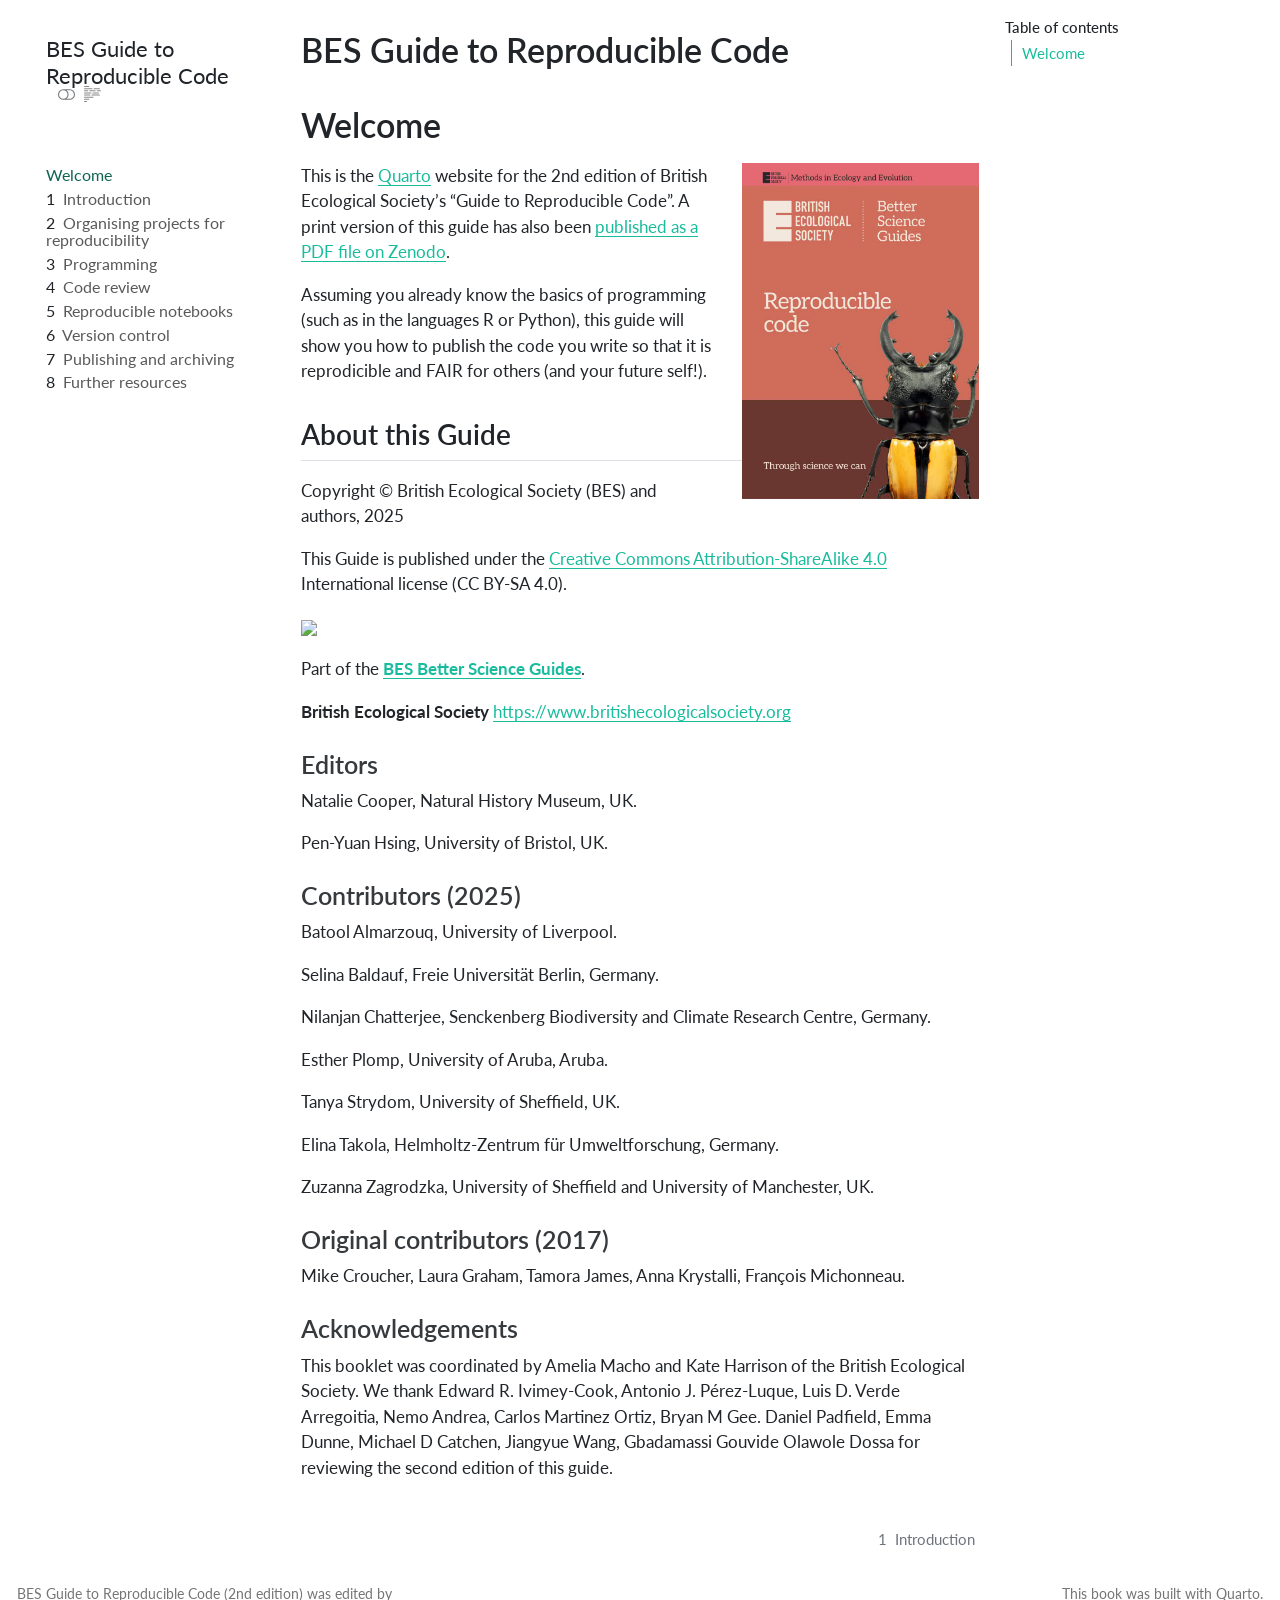
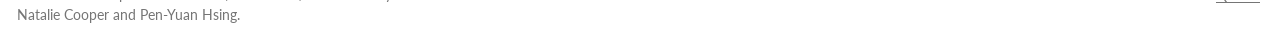
==== index.html @ 9241cec5 "Built site for gh-pages" ====
<!DOCTYPE html>
<html xmlns="http://www.w3.org/1999/xhtml" lang="en" xml:lang="en"><head>

<meta charset="utf-8">
<meta name="generator" content="quarto-1.7.31">

<meta name="viewport" content="width=device-width, initial-scale=1.0, user-scalable=yes">

<meta name="author" content="Hadley Wickham, Mine Çetinkaya-Rundel, and Garrett Grolemund">

<title>BES Guide to Reproducible Code</title>
<style>
code{white-space: pre-wrap;}
span.smallcaps{font-variant: small-caps;}
div.columns{display: flex; gap: min(4vw, 1.5em);}
div.column{flex: auto; overflow-x: auto;}
div.hanging-indent{margin-left: 1.5em; text-indent: -1.5em;}
ul.task-list{list-style: none;}
ul.task-list li input[type="checkbox"] {
  width: 0.8em;
  margin: 0 0.8em 0.2em -1em; /* quarto-specific, see https://github.com/quarto-dev/quarto-cli/issues/4556 */ 
  vertical-align: middle;
}
</style>


<script src="site_libs/quarto-nav/quarto-nav.js"></script>
<script src="site_libs/quarto-nav/headroom.min.js"></script>
<script src="site_libs/clipboard/clipboard.min.js"></script>
<script src="site_libs/quarto-search/autocomplete.umd.js"></script>
<script src="site_libs/quarto-search/fuse.min.js"></script>
<script src="site_libs/quarto-search/quarto-search.js"></script>
<meta name="quarto:offset" content="./">
<link href="./intro.html" rel="next">
<link href="./cover.jpg" rel="icon" type="image/jpeg">
<script src="site_libs/quarto-html/quarto.js" type="module"></script>
<script src="site_libs/quarto-html/tabsets/tabsets.js" type="module"></script>
<script src="site_libs/quarto-html/popper.min.js"></script>
<script src="site_libs/quarto-html/tippy.umd.min.js"></script>
<script src="site_libs/quarto-html/anchor.min.js"></script>
<link href="site_libs/quarto-html/tippy.css" rel="stylesheet">
<link href="site_libs/quarto-html/quarto-syntax-highlighting-e1a5c8363afafaef2c763b6775fbf3ca.css" rel="stylesheet" class="quarto-color-scheme" id="quarto-text-highlighting-styles">
<link href="site_libs/quarto-html/quarto-syntax-highlighting-dark-8ef56b68f8fa1e9d2ba328e99e439f80.css" rel="stylesheet" class="quarto-color-scheme quarto-color-alternate" id="quarto-text-highlighting-styles">
<link href="site_libs/quarto-html/quarto-syntax-highlighting-e1a5c8363afafaef2c763b6775fbf3ca.css" rel="stylesheet" class="quarto-color-scheme-extra" id="quarto-text-highlighting-styles">
<script src="site_libs/bootstrap/bootstrap.min.js"></script>
<link href="site_libs/bootstrap/bootstrap-icons.css" rel="stylesheet">
<link href="site_libs/bootstrap/bootstrap-93fa5749095c2464a7fe83d2d5aee960.min.css" rel="stylesheet" append-hash="true" class="quarto-color-scheme" id="quarto-bootstrap" data-mode="light">
<link href="site_libs/bootstrap/bootstrap-dark-cbfe9299f5caab731b93668de05d1c8d.min.css" rel="stylesheet" append-hash="true" class="quarto-color-scheme quarto-color-alternate" id="quarto-bootstrap" data-mode="dark">
<link href="site_libs/bootstrap/bootstrap-93fa5749095c2464a7fe83d2d5aee960.min.css" rel="stylesheet" append-hash="true" class="quarto-color-scheme-extra" id="quarto-bootstrap" data-mode="light">
<script id="quarto-search-options" type="application/json">{
  "location": "sidebar",
  "copy-button": false,
  "collapse-after": 3,
  "panel-placement": "start",
  "type": "textbox",
  "limit": 50,
  "keyboard-shortcut": [
    "f",
    "/",
    "s"
  ],
  "show-item-context": false,
  "language": {
    "search-no-results-text": "No results",
    "search-matching-documents-text": "matching documents",
    "search-copy-link-title": "Copy link to search",
    "search-hide-matches-text": "Hide additional matches",
    "search-more-match-text": "more match in this document",
    "search-more-matches-text": "more matches in this document",
    "search-clear-button-title": "Clear",
    "search-text-placeholder": "",
    "search-detached-cancel-button-title": "Cancel",
    "search-submit-button-title": "Submit",
    "search-label": "Search"
  }
}</script>


</head>

<body class="nav-sidebar floating quarto-light"><script id="quarto-html-before-body" type="application/javascript">
    const toggleBodyColorMode = (bsSheetEl) => {
      const mode = bsSheetEl.getAttribute("data-mode");
      const bodyEl = window.document.querySelector("body");
      if (mode === "dark") {
        bodyEl.classList.add("quarto-dark");
        bodyEl.classList.remove("quarto-light");
      } else {
        bodyEl.classList.add("quarto-light");
        bodyEl.classList.remove("quarto-dark");
      }
    }
    const toggleBodyColorPrimary = () => {
      const bsSheetEl = window.document.querySelector("link#quarto-bootstrap:not([rel=disabled-stylesheet])");
      if (bsSheetEl) {
        toggleBodyColorMode(bsSheetEl);
      }
    }
    const setColorSchemeToggle = (alternate) => {
      const toggles = window.document.querySelectorAll('.quarto-color-scheme-toggle');
      for (let i=0; i < toggles.length; i++) {
        const toggle = toggles[i];
        if (toggle) {
          if (alternate) {
            toggle.classList.add("alternate");
          } else {
            toggle.classList.remove("alternate");
          }
        }
      }
    };
    const toggleColorMode = (alternate) => {
      // Switch the stylesheets
      const primaryStylesheets = window.document.querySelectorAll('link.quarto-color-scheme:not(.quarto-color-alternate)');
      const alternateStylesheets = window.document.querySelectorAll('link.quarto-color-scheme.quarto-color-alternate');
      manageTransitions('#quarto-margin-sidebar .nav-link', false);
      if (alternate) {
        // note: dark is layered on light, we don't disable primary!
        enableStylesheet(alternateStylesheets);
        for (const sheetNode of alternateStylesheets) {
          if (sheetNode.id === "quarto-bootstrap") {
            toggleBodyColorMode(sheetNode);
          }
        }
      } else {
        disableStylesheet(alternateStylesheets);
        enableStylesheet(primaryStylesheets)
        toggleBodyColorPrimary();
      }
      manageTransitions('#quarto-margin-sidebar .nav-link', true);
      // Switch the toggles
      setColorSchemeToggle(alternate)
      // Hack to workaround the fact that safari doesn't
      // properly recolor the scrollbar when toggling (#1455)
      if (navigator.userAgent.indexOf('Safari') > 0 && navigator.userAgent.indexOf('Chrome') == -1) {
        manageTransitions("body", false);
        window.scrollTo(0, 1);
        setTimeout(() => {
          window.scrollTo(0, 0);
          manageTransitions("body", true);
        }, 40);
      }
    }
    const disableStylesheet = (stylesheets) => {
      for (let i=0; i < stylesheets.length; i++) {
        const stylesheet = stylesheets[i];
        stylesheet.rel = 'disabled-stylesheet';
      }
    }
    const enableStylesheet = (stylesheets) => {
      for (let i=0; i < stylesheets.length; i++) {
        const stylesheet = stylesheets[i];
        if(stylesheet.rel !== 'stylesheet') { // for Chrome, which will still FOUC without this check
          stylesheet.rel = 'stylesheet';
        }
      }
    }
    const manageTransitions = (selector, allowTransitions) => {
      const els = window.document.querySelectorAll(selector);
      for (let i=0; i < els.length; i++) {
        const el = els[i];
        if (allowTransitions) {
          el.classList.remove('notransition');
        } else {
          el.classList.add('notransition');
        }
      }
    }
    const isFileUrl = () => {
      return window.location.protocol === 'file:';
    }
    const hasAlternateSentinel = () => {
      let styleSentinel = getColorSchemeSentinel();
      if (styleSentinel !== null) {
        return styleSentinel === "alternate";
      } else {
        return false;
      }
    }
    const setStyleSentinel = (alternate) => {
      const value = alternate ? "alternate" : "default";
      if (!isFileUrl()) {
        window.localStorage.setItem("quarto-color-scheme", value);
      } else {
        localAlternateSentinel = value;
      }
    }
    const getColorSchemeSentinel = () => {
      if (!isFileUrl()) {
        const storageValue = window.localStorage.getItem("quarto-color-scheme");
        return storageValue != null ? storageValue : localAlternateSentinel;
      } else {
        return localAlternateSentinel;
      }
    }
    const toggleGiscusIfUsed = (isAlternate, darkModeDefault) => {
      const baseTheme = document.querySelector('#giscus-base-theme')?.value ?? 'light';
      const alternateTheme = document.querySelector('#giscus-alt-theme')?.value ?? 'dark';
      let newTheme = '';
      if(authorPrefersDark) {
        newTheme = isAlternate ? baseTheme : alternateTheme;
      } else {
        newTheme = isAlternate ? alternateTheme : baseTheme;
      }
      const changeGiscusTheme = () => {
        // From: https://github.com/giscus/giscus/issues/336
        const sendMessage = (message) => {
          const iframe = document.querySelector('iframe.giscus-frame');
          if (!iframe) return;
          iframe.contentWindow.postMessage({ giscus: message }, 'https://giscus.app');
        }
        sendMessage({
          setConfig: {
            theme: newTheme
          }
        });
      }
      const isGiscussLoaded = window.document.querySelector('iframe.giscus-frame') !== null;
      if (isGiscussLoaded) {
        changeGiscusTheme();
      }
    };
    const authorPrefersDark = false;
    const queryPrefersDark = window.matchMedia('(prefers-color-scheme: dark)');
    const darkModeDefault = queryPrefersDark.matches;
      document.querySelector('link#quarto-text-highlighting-styles.quarto-color-scheme-extra').rel = 'disabled-stylesheet';
      document.querySelector('link#quarto-bootstrap.quarto-color-scheme-extra').rel = 'disabled-stylesheet';
    let localAlternateSentinel = darkModeDefault ? 'alternate' : 'default';
    // Dark / light mode switch
    window.quartoToggleColorScheme = () => {
      // Read the current dark / light value
      let toAlternate = !hasAlternateSentinel();
      toggleColorMode(toAlternate);
      setStyleSentinel(toAlternate);
      toggleGiscusIfUsed(toAlternate, darkModeDefault);
      window.dispatchEvent(new Event('resize'));
    };
    queryPrefersDark.addEventListener("change", e => {
      if(window.localStorage.getItem("quarto-color-scheme") !== null)
        return;
      const alternate = e.matches
      toggleColorMode(alternate);
      localAlternateSentinel = e.matches ? 'alternate' : 'default'; // this is used alongside local storage!
      toggleGiscusIfUsed(alternate, darkModeDefault);
    });
    // Switch to dark mode if need be
    if (hasAlternateSentinel()) {
      toggleColorMode(true);
    } else {
      toggleColorMode(false);
    }
  </script>

<div id="quarto-search-results"></div>
  <header id="quarto-header" class="headroom fixed-top">
  <nav class="quarto-secondary-nav">
    <div class="container-fluid d-flex">
      <button type="button" class="quarto-btn-toggle btn" data-bs-toggle="collapse" role="button" data-bs-target=".quarto-sidebar-collapse-item" aria-controls="quarto-sidebar" aria-expanded="false" aria-label="Toggle sidebar navigation" onclick="if (window.quartoToggleHeadroom) { window.quartoToggleHeadroom(); }">
        <i class="bi bi-layout-text-sidebar-reverse"></i>
      </button>
        <nav class="quarto-page-breadcrumbs" aria-label="breadcrumb"><ol class="breadcrumb"><li class="breadcrumb-item"><a href="./index.html">Welcome</a></li></ol></nav>
        <a class="flex-grow-1" role="navigation" data-bs-toggle="collapse" data-bs-target=".quarto-sidebar-collapse-item" aria-controls="quarto-sidebar" aria-expanded="false" aria-label="Toggle sidebar navigation" onclick="if (window.quartoToggleHeadroom) { window.quartoToggleHeadroom(); }">      
        </a>
      <button type="button" class="btn quarto-search-button" aria-label="Search" onclick="window.quartoOpenSearch();">
        <i class="bi bi-search"></i>
      </button>
    </div>
  </nav>
</header>
<!-- content -->
<div id="quarto-content" class="quarto-container page-columns page-rows-contents page-layout-article">
<!-- sidebar -->
  <nav id="quarto-sidebar" class="sidebar collapse collapse-horizontal quarto-sidebar-collapse-item sidebar-navigation floating overflow-auto">
    <div class="pt-lg-2 mt-2 text-left sidebar-header">
    <div class="sidebar-title mb-0 py-0">
      <a href="./">BES Guide to Reproducible Code</a> 
        <div class="sidebar-tools-main tools-wide">
    <a href="https://github.com/BES-Guide/reproducible-code" title="Source Code" class="quarto-navigation-tool px-1" aria-label="Source Code"><i class="bi bi-github"></i></a>
  <a href="" class="quarto-color-scheme-toggle quarto-navigation-tool  px-1" onclick="window.quartoToggleColorScheme(); return false;" title="Toggle dark mode"><i class="bi"></i></a>
  <a href="" class="quarto-reader-toggle quarto-navigation-tool px-1" onclick="window.quartoToggleReader(); return false;" title="Toggle reader mode">
  <div class="quarto-reader-toggle-btn">
  <i class="bi"></i>
  </div>
</a>
</div>
    </div>
      </div>
        <div class="mt-2 flex-shrink-0 align-items-center">
        <div class="sidebar-search">
        <div id="quarto-search" class="" title="Search"></div>
        </div>
        </div>
    <div class="sidebar-menu-container"> 
    <ul class="list-unstyled mt-1">
        <li class="sidebar-item">
  <div class="sidebar-item-container"> 
  <a href="./index.html" class="sidebar-item-text sidebar-link active">
 <span class="menu-text">Welcome</span></a>
  </div>
</li>
        <li class="sidebar-item">
  <div class="sidebar-item-container"> 
  <a href="./intro.html" class="sidebar-item-text sidebar-link">
 <span class="menu-text"><span class="chapter-number">1</span>&nbsp; <span class="chapter-title">Introduction</span></span></a>
  </div>
</li>
        <li class="sidebar-item">
  <div class="sidebar-item-container"> 
  <a href="./organising-projects.html" class="sidebar-item-text sidebar-link">
 <span class="menu-text"><span class="chapter-number">2</span>&nbsp; <span class="chapter-title">Organising projects for reproducibility</span></span></a>
  </div>
</li>
        <li class="sidebar-item">
  <div class="sidebar-item-container"> 
  <a href="./programming.html" class="sidebar-item-text sidebar-link">
 <span class="menu-text"><span class="chapter-number">3</span>&nbsp; <span class="chapter-title">Programming</span></span></a>
  </div>
</li>
        <li class="sidebar-item">
  <div class="sidebar-item-container"> 
  <a href="./code-review.html" class="sidebar-item-text sidebar-link">
 <span class="menu-text"><span class="chapter-number">4</span>&nbsp; <span class="chapter-title">Code review</span></span></a>
  </div>
</li>
        <li class="sidebar-item">
  <div class="sidebar-item-container"> 
  <a href="./reproducible-notebooks.html" class="sidebar-item-text sidebar-link">
 <span class="menu-text"><span class="chapter-number">5</span>&nbsp; <span class="chapter-title">Reproducible notebooks</span></span></a>
  </div>
</li>
        <li class="sidebar-item">
  <div class="sidebar-item-container"> 
  <a href="./version-control.html" class="sidebar-item-text sidebar-link">
 <span class="menu-text"><span class="chapter-number">6</span>&nbsp; <span class="chapter-title">Version control</span></span></a>
  </div>
</li>
        <li class="sidebar-item">
  <div class="sidebar-item-container"> 
  <a href="./publishing-and-archiving.html" class="sidebar-item-text sidebar-link">
 <span class="menu-text"><span class="chapter-number">7</span>&nbsp; <span class="chapter-title">Publishing and archiving</span></span></a>
  </div>
</li>
        <li class="sidebar-item">
  <div class="sidebar-item-container"> 
  <a href="./further-resources.html" class="sidebar-item-text sidebar-link">
 <span class="menu-text"><span class="chapter-number">8</span>&nbsp; <span class="chapter-title">Further resources</span></span></a>
  </div>
</li>
    </ul>
    </div>
</nav>
<div id="quarto-sidebar-glass" class="quarto-sidebar-collapse-item" data-bs-toggle="collapse" data-bs-target=".quarto-sidebar-collapse-item"></div>
<!-- margin-sidebar -->
    <div id="quarto-margin-sidebar" class="sidebar margin-sidebar">
        <nav id="TOC" role="doc-toc" class="toc-active">
    <h2 id="toc-title">Table of contents</h2>
   
  <ul>
  <li><a href="#welcome" id="toc-welcome" class="nav-link active" data-scroll-target="#welcome">Welcome</a>
  <ul class="collapse">
  <li><a href="#about-this-guide" id="toc-about-this-guide" class="nav-link" data-scroll-target="#about-this-guide">About this Guide</a>
  <ul class="collapse">
  <li><a href="#editors" id="toc-editors" class="nav-link" data-scroll-target="#editors">Editors</a></li>
  <li><a href="#contributors-2025" id="toc-contributors-2025" class="nav-link" data-scroll-target="#contributors-2025">Contributors (2025)</a></li>
  <li><a href="#original-contributors-2017" id="toc-original-contributors-2017" class="nav-link" data-scroll-target="#original-contributors-2017">Original contributors (2017)</a></li>
  <li><a href="#acknowledgements" id="toc-acknowledgements" class="nav-link" data-scroll-target="#acknowledgements">Acknowledgements</a></li>
  </ul></li>
  </ul></li>
  </ul>
</nav>
    </div>
<!-- main -->
<main class="content" id="quarto-document-content">


<header id="title-block-header" class="quarto-title-block default">
<div class="quarto-title">
<h1 class="title">BES Guide to Reproducible Code</h1>
</div>



<div class="quarto-title-meta">

    
  
    
  </div>
  


</header>



<section id="welcome" class="level1 unnumbered">
<h1 class="unnumbered">Welcome</h1><p><img src="cover.jpg" title="BES Guide to Reproducible Code" class="quarto-cover-image nolightbox img-fluid"></p>
<p>This is the <a href="https://quarto.org/">Quarto</a> website for the 2nd edition of British Ecological Society’s “Guide to Reproducible Code”. A print version of this guide has also been <a href="https://doi.org/10.5281/zenodo.16421732">published as a PDF file on Zenodo</a>.</p>
<p>Assuming you already know the basics of programming (such as in the languages R or Python), this guide will show you how to publish the code you write so that it is reprodicible and FAIR for others (and your future self!).</p>
<section id="about-this-guide" class="level2">
<h2 class="anchored" data-anchor-id="about-this-guide">About this Guide</h2>
<p>Copyright © British Ecological Society (BES) and authors, 2025</p>
<p>This Guide is published under the <a href="https://creativecommons.org/licenses/by-sa/4.0/">Creative Commons Attribution-ShareAlike 4.0</a> International license (CC BY-SA 4.0).</p>
<p><img src="https://mirrors.creativecommons.org/presskit/buttons/88x31/svg/by-sa.svg" class="img-fluid"></p>
<p>Part of the <a href="https://www.britishecologicalsociety.org/content/better-science-guides/"><strong>BES Better Science Guides</strong></a>.</p>
<p><strong>British Ecological Society</strong> <a href="https://www.britishecologicalsociety.org">https://www.britishecologicalsociety.org</a></p>
<section id="editors" class="level3">
<h3 class="anchored" data-anchor-id="editors">Editors</h3>
<p>Natalie Cooper, Natural History Museum, UK.</p>
<p>Pen-Yuan Hsing, University of Bristol, UK.</p>
</section>
<section id="contributors-2025" class="level3">
<h3 class="anchored" data-anchor-id="contributors-2025">Contributors (2025)</h3>
<p>Batool Almarzouq, University of Liverpool.</p>
<p>Selina Baldauf, Freie Universität Berlin, Germany.</p>
<p>Nilanjan Chatterjee, Senckenberg Biodiversity and Climate Research Centre, Germany.</p>
<p>Esther Plomp, University of Aruba, Aruba.</p>
<p>Tanya Strydom, University of Sheffield, UK.</p>
<p>Elina Takola, Helmholtz-Zentrum für Umweltforschung, Germany.</p>
<p>Zuzanna Zagrodzka, University of Sheffield and University of Manchester, UK.</p>
</section>
<section id="original-contributors-2017" class="level3">
<h3 class="anchored" data-anchor-id="original-contributors-2017">Original contributors (2017)</h3>
<p>Mike Croucher, Laura Graham, Tamora James, Anna Krystalli, François Michonneau.</p>
</section>
<section id="acknowledgements" class="level3">
<h3 class="anchored" data-anchor-id="acknowledgements">Acknowledgements</h3>
<p>This booklet was coordinated by Amelia Macho and Kate Harrison of the British Ecological Society. We thank Edward R. Ivimey-Cook, Antonio J. Pérez-Luque, Luis D. Verde Arregoitia, Nemo Andrea, Carlos Martinez Ortiz, Bryan M Gee. Daniel Padfield, Emma Dunne, Michael D Catchen, Jiangyue Wang, Gbadamassi Gouvide Olawole Dossa for reviewing the second edition of this guide.</p>


</section>
</section>
</section>

</main> <!-- /main -->
<script id="quarto-html-after-body" type="application/javascript">
  window.document.addEventListener("DOMContentLoaded", function (event) {
    // Ensure there is a toggle, if there isn't float one in the top right
    if (window.document.querySelector('.quarto-color-scheme-toggle') === null) {
      const a = window.document.createElement('a');
      a.classList.add('top-right');
      a.classList.add('quarto-color-scheme-toggle');
      a.href = "";
      a.onclick = function() { try { window.quartoToggleColorScheme(); } catch {} return false; };
      const i = window.document.createElement("i");
      i.classList.add('bi');
      a.appendChild(i);
      window.document.body.appendChild(a);
    }
    setColorSchemeToggle(hasAlternateSentinel())
    const icon = "";
    const anchorJS = new window.AnchorJS();
    anchorJS.options = {
      placement: 'right',
      icon: icon
    };
    anchorJS.add('.anchored');
    const isCodeAnnotation = (el) => {
      for (const clz of el.classList) {
        if (clz.startsWith('code-annotation-')) {                     
          return true;
        }
      }
      return false;
    }
    const onCopySuccess = function(e) {
      // button target
      const button = e.trigger;
      // don't keep focus
      button.blur();
      // flash "checked"
      button.classList.add('code-copy-button-checked');
      var currentTitle = button.getAttribute("title");
      button.setAttribute("title", "Copied!");
      let tooltip;
      if (window.bootstrap) {
        button.setAttribute("data-bs-toggle", "tooltip");
        button.setAttribute("data-bs-placement", "left");
        button.setAttribute("data-bs-title", "Copied!");
        tooltip = new bootstrap.Tooltip(button, 
          { trigger: "manual", 
            customClass: "code-copy-button-tooltip",
            offset: [0, -8]});
        tooltip.show();    
      }
      setTimeout(function() {
        if (tooltip) {
          tooltip.hide();
          button.removeAttribute("data-bs-title");
          button.removeAttribute("data-bs-toggle");
          button.removeAttribute("data-bs-placement");
        }
        button.setAttribute("title", currentTitle);
        button.classList.remove('code-copy-button-checked');
      }, 1000);
      // clear code selection
      e.clearSelection();
    }
    const getTextToCopy = function(trigger) {
        const codeEl = trigger.previousElementSibling.cloneNode(true);
        for (const childEl of codeEl.children) {
          if (isCodeAnnotation(childEl)) {
            childEl.remove();
          }
        }
        return codeEl.innerText;
    }
    const clipboard = new window.ClipboardJS('.code-copy-button:not([data-in-quarto-modal])', {
      text: getTextToCopy
    });
    clipboard.on('success', onCopySuccess);
    if (window.document.getElementById('quarto-embedded-source-code-modal')) {
      const clipboardModal = new window.ClipboardJS('.code-copy-button[data-in-quarto-modal]', {
        text: getTextToCopy,
        container: window.document.getElementById('quarto-embedded-source-code-modal')
      });
      clipboardModal.on('success', onCopySuccess);
    }
      var localhostRegex = new RegExp(/^(?:http|https):\/\/localhost\:?[0-9]*\//);
      var mailtoRegex = new RegExp(/^mailto:/);
        var filterRegex = new RegExp("https:\/\/github\.com\/BES-Guide\/reproducible-code");
      var isInternal = (href) => {
          return filterRegex.test(href) || localhostRegex.test(href) || mailtoRegex.test(href);
      }
      // Inspect non-navigation links and adorn them if external
     var links = window.document.querySelectorAll('a[href]:not(.nav-link):not(.navbar-brand):not(.toc-action):not(.sidebar-link):not(.sidebar-item-toggle):not(.pagination-link):not(.no-external):not([aria-hidden]):not(.dropdown-item):not(.quarto-navigation-tool):not(.about-link)');
      for (var i=0; i<links.length; i++) {
        const link = links[i];
        if (!isInternal(link.href)) {
          // undo the damage that might have been done by quarto-nav.js in the case of
          // links that we want to consider external
          if (link.dataset.originalHref !== undefined) {
            link.href = link.dataset.originalHref;
          }
        }
      }
    function tippyHover(el, contentFn, onTriggerFn, onUntriggerFn) {
      const config = {
        allowHTML: true,
        maxWidth: 500,
        delay: 100,
        arrow: false,
        appendTo: function(el) {
            return el.parentElement;
        },
        interactive: true,
        interactiveBorder: 10,
        theme: 'quarto',
        placement: 'bottom-start',
      };
      if (contentFn) {
        config.content = contentFn;
      }
      if (onTriggerFn) {
        config.onTrigger = onTriggerFn;
      }
      if (onUntriggerFn) {
        config.onUntrigger = onUntriggerFn;
      }
      window.tippy(el, config); 
    }
    const noterefs = window.document.querySelectorAll('a[role="doc-noteref"]');
    for (var i=0; i<noterefs.length; i++) {
      const ref = noterefs[i];
      tippyHover(ref, function() {
        // use id or data attribute instead here
        let href = ref.getAttribute('data-footnote-href') || ref.getAttribute('href');
        try { href = new URL(href).hash; } catch {}
        const id = href.replace(/^#\/?/, "");
        const note = window.document.getElementById(id);
        if (note) {
          return note.innerHTML;
        } else {
          return "";
        }
      });
    }
    const xrefs = window.document.querySelectorAll('a.quarto-xref');
    const processXRef = (id, note) => {
      // Strip column container classes
      const stripColumnClz = (el) => {
        el.classList.remove("page-full", "page-columns");
        if (el.children) {
          for (const child of el.children) {
            stripColumnClz(child);
          }
        }
      }
      stripColumnClz(note)
      if (id === null || id.startsWith('sec-')) {
        // Special case sections, only their first couple elements
        const container = document.createElement("div");
        if (note.children && note.children.length > 2) {
          container.appendChild(note.children[0].cloneNode(true));
          for (let i = 1; i < note.children.length; i++) {
            const child = note.children[i];
            if (child.tagName === "P" && child.innerText === "") {
              continue;
            } else {
              container.appendChild(child.cloneNode(true));
              break;
            }
          }
          if (window.Quarto?.typesetMath) {
            window.Quarto.typesetMath(container);
          }
          return container.innerHTML
        } else {
          if (window.Quarto?.typesetMath) {
            window.Quarto.typesetMath(note);
          }
          return note.innerHTML;
        }
      } else {
        // Remove any anchor links if they are present
        const anchorLink = note.querySelector('a.anchorjs-link');
        if (anchorLink) {
          anchorLink.remove();
        }
        if (window.Quarto?.typesetMath) {
          window.Quarto.typesetMath(note);
        }
        if (note.classList.contains("callout")) {
          return note.outerHTML;
        } else {
          return note.innerHTML;
        }
      }
    }
    for (var i=0; i<xrefs.length; i++) {
      const xref = xrefs[i];
      tippyHover(xref, undefined, function(instance) {
        instance.disable();
        let url = xref.getAttribute('href');
        let hash = undefined; 
        if (url.startsWith('#')) {
          hash = url;
        } else {
          try { hash = new URL(url).hash; } catch {}
        }
        if (hash) {
          const id = hash.replace(/^#\/?/, "");
          const note = window.document.getElementById(id);
          if (note !== null) {
            try {
              const html = processXRef(id, note.cloneNode(true));
              instance.setContent(html);
            } finally {
              instance.enable();
              instance.show();
            }
          } else {
            // See if we can fetch this
            fetch(url.split('#')[0])
            .then(res => res.text())
            .then(html => {
              const parser = new DOMParser();
              const htmlDoc = parser.parseFromString(html, "text/html");
              const note = htmlDoc.getElementById(id);
              if (note !== null) {
                const html = processXRef(id, note);
                instance.setContent(html);
              } 
            }).finally(() => {
              instance.enable();
              instance.show();
            });
          }
        } else {
          // See if we can fetch a full url (with no hash to target)
          // This is a special case and we should probably do some content thinning / targeting
          fetch(url)
          .then(res => res.text())
          .then(html => {
            const parser = new DOMParser();
            const htmlDoc = parser.parseFromString(html, "text/html");
            const note = htmlDoc.querySelector('main.content');
            if (note !== null) {
              // This should only happen for chapter cross references
              // (since there is no id in the URL)
              // remove the first header
              if (note.children.length > 0 && note.children[0].tagName === "HEADER") {
                note.children[0].remove();
              }
              const html = processXRef(null, note);
              instance.setContent(html);
            } 
          }).finally(() => {
            instance.enable();
            instance.show();
          });
        }
      }, function(instance) {
      });
    }
        let selectedAnnoteEl;
        const selectorForAnnotation = ( cell, annotation) => {
          let cellAttr = 'data-code-cell="' + cell + '"';
          let lineAttr = 'data-code-annotation="' +  annotation + '"';
          const selector = 'span[' + cellAttr + '][' + lineAttr + ']';
          return selector;
        }
        const selectCodeLines = (annoteEl) => {
          const doc = window.document;
          const targetCell = annoteEl.getAttribute("data-target-cell");
          const targetAnnotation = annoteEl.getAttribute("data-target-annotation");
          const annoteSpan = window.document.querySelector(selectorForAnnotation(targetCell, targetAnnotation));
          const lines = annoteSpan.getAttribute("data-code-lines").split(",");
          const lineIds = lines.map((line) => {
            return targetCell + "-" + line;
          })
          let top = null;
          let height = null;
          let parent = null;
          if (lineIds.length > 0) {
              //compute the position of the single el (top and bottom and make a div)
              const el = window.document.getElementById(lineIds[0]);
              top = el.offsetTop;
              height = el.offsetHeight;
              parent = el.parentElement.parentElement;
            if (lineIds.length > 1) {
              const lastEl = window.document.getElementById(lineIds[lineIds.length - 1]);
              const bottom = lastEl.offsetTop + lastEl.offsetHeight;
              height = bottom - top;
            }
            if (top !== null && height !== null && parent !== null) {
              // cook up a div (if necessary) and position it 
              let div = window.document.getElementById("code-annotation-line-highlight");
              if (div === null) {
                div = window.document.createElement("div");
                div.setAttribute("id", "code-annotation-line-highlight");
                div.style.position = 'absolute';
                parent.appendChild(div);
              }
              div.style.top = top - 2 + "px";
              div.style.height = height + 4 + "px";
              div.style.left = 0;
              let gutterDiv = window.document.getElementById("code-annotation-line-highlight-gutter");
              if (gutterDiv === null) {
                gutterDiv = window.document.createElement("div");
                gutterDiv.setAttribute("id", "code-annotation-line-highlight-gutter");
                gutterDiv.style.position = 'absolute';
                const codeCell = window.document.getElementById(targetCell);
                const gutter = codeCell.querySelector('.code-annotation-gutter');
                gutter.appendChild(gutterDiv);
              }
              gutterDiv.style.top = top - 2 + "px";
              gutterDiv.style.height = height + 4 + "px";
            }
            selectedAnnoteEl = annoteEl;
          }
        };
        const unselectCodeLines = () => {
          const elementsIds = ["code-annotation-line-highlight", "code-annotation-line-highlight-gutter"];
          elementsIds.forEach((elId) => {
            const div = window.document.getElementById(elId);
            if (div) {
              div.remove();
            }
          });
          selectedAnnoteEl = undefined;
        };
          // Handle positioning of the toggle
      window.addEventListener(
        "resize",
        throttle(() => {
          elRect = undefined;
          if (selectedAnnoteEl) {
            selectCodeLines(selectedAnnoteEl);
          }
        }, 10)
      );
      function throttle(fn, ms) {
      let throttle = false;
      let timer;
        return (...args) => {
          if(!throttle) { // first call gets through
              fn.apply(this, args);
              throttle = true;
          } else { // all the others get throttled
              if(timer) clearTimeout(timer); // cancel #2
              timer = setTimeout(() => {
                fn.apply(this, args);
                timer = throttle = false;
              }, ms);
          }
        };
      }
        // Attach click handler to the DT
        const annoteDls = window.document.querySelectorAll('dt[data-target-cell]');
        for (const annoteDlNode of annoteDls) {
          annoteDlNode.addEventListener('click', (event) => {
            const clickedEl = event.target;
            if (clickedEl !== selectedAnnoteEl) {
              unselectCodeLines();
              const activeEl = window.document.querySelector('dt[data-target-cell].code-annotation-active');
              if (activeEl) {
                activeEl.classList.remove('code-annotation-active');
              }
              selectCodeLines(clickedEl);
              clickedEl.classList.add('code-annotation-active');
            } else {
              // Unselect the line
              unselectCodeLines();
              clickedEl.classList.remove('code-annotation-active');
            }
          });
        }
    const findCites = (el) => {
      const parentEl = el.parentElement;
      if (parentEl) {
        const cites = parentEl.dataset.cites;
        if (cites) {
          return {
            el,
            cites: cites.split(' ')
          };
        } else {
          return findCites(el.parentElement)
        }
      } else {
        return undefined;
      }
    };
    var bibliorefs = window.document.querySelectorAll('a[role="doc-biblioref"]');
    for (var i=0; i<bibliorefs.length; i++) {
      const ref = bibliorefs[i];
      const citeInfo = findCites(ref);
      if (citeInfo) {
        tippyHover(citeInfo.el, function() {
          var popup = window.document.createElement('div');
          citeInfo.cites.forEach(function(cite) {
            var citeDiv = window.document.createElement('div');
            citeDiv.classList.add('hanging-indent');
            citeDiv.classList.add('csl-entry');
            var biblioDiv = window.document.getElementById('ref-' + cite);
            if (biblioDiv) {
              citeDiv.innerHTML = biblioDiv.innerHTML;
            }
            popup.appendChild(citeDiv);
          });
          return popup.innerHTML;
        });
      }
    }
  });
  </script>
<nav class="page-navigation">
  <div class="nav-page nav-page-previous">
  </div>
  <div class="nav-page nav-page-next">
      <a href="./intro.html" class="pagination-link" aria-label="Introduction">
        <span class="nav-page-text"><span class="chapter-number">1</span>&nbsp; <span class="chapter-title">Introduction</span></span> <i class="bi bi-arrow-right-short"></i>
      </a>
  </div>
</nav>
</div> <!-- /content -->
<footer class="footer">
  <div class="nav-footer">
    <div class="nav-footer-left">
<p>BES Guide to Reproducible Code (2nd edition) was edited by Natalie Cooper and Pen-Yuan Hsing.</p>
</div>   
    <div class="nav-footer-center">
      &nbsp;
    </div>
    <div class="nav-footer-right">
<p>This book was built with <a href="https://quarto.org/">Quarto</a>.</p>
</div>
  </div>
</footer>




</body></html>
---- site_libs/quarto-html/tippy.css ----
.tippy-box[data-animation=fade][data-state=hidden]{opacity:0}[data-tippy-root]{max-width:calc(100vw - 10px)}.tippy-box{position:relative;background-color:#333;color:#fff;border-radius:4px;font-size:14px;line-height:1.4;white-space:normal;outline:0;transition-property:transform,visibility,opacity}.tippy-box[data-placement^=top]>.tippy-arrow{bottom:0}.tippy-box[data-placement^=top]>.tippy-arrow:before{bottom:-7px;left:0;border-width:8px 8px 0;border-top-color:initial;transform-origin:center top}.tippy-box[data-placement^=bottom]>.tippy-arrow{top:0}.tippy-box[data-placement^=bottom]>.tippy-arrow:before{top:-7px;left:0;border-width:0 8px 8px;border-bottom-color:initial;transform-origin:center bottom}.tippy-box[data-placement^=left]>.tippy-arrow{right:0}.tippy-box[data-placement^=left]>.tippy-arrow:before{border-width:8px 0 8px 8px;border-left-color:initial;right:-7px;transform-origin:center left}.tippy-box[data-placement^=right]>.tippy-arrow{left:0}.tippy-box[data-placement^=right]>.tippy-arrow:before{left:-7px;border-width:8px 8px 8px 0;border-right-color:initial;transform-origin:center right}.tippy-box[data-inertia][data-state=visible]{transition-timing-function:cubic-bezier(.54,1.5,.38,1.11)}.tippy-arrow{width:16px;height:16px;color:#333}.tippy-arrow:before{content:"";position:absolute;border-color:transparent;border-style:solid}.tippy-content{position:relative;padding:5px 9px;z-index:1}
---- site_libs/quarto-html/quarto-syntax-highlighting-e1a5c8363afafaef2c763b6775fbf3ca.css ----
/* quarto syntax highlight colors */
:root {
  --quarto-hl-ot-color: #003B4F;
  --quarto-hl-at-color: #657422;
  --quarto-hl-ss-color: #20794D;
  --quarto-hl-an-color: #5E5E5E;
  --quarto-hl-fu-color: #4758AB;
  --quarto-hl-st-color: #20794D;
  --quarto-hl-cf-color: #003B4F;
  --quarto-hl-op-color: #5E5E5E;
  --quarto-hl-er-color: #AD0000;
  --quarto-hl-bn-color: #AD0000;
  --quarto-hl-al-color: #AD0000;
  --quarto-hl-va-color: #111111;
  --quarto-hl-bu-color: inherit;
  --quarto-hl-ex-color: inherit;
  --quarto-hl-pp-color: #AD0000;
  --quarto-hl-in-color: #5E5E5E;
  --quarto-hl-vs-color: #20794D;
  --quarto-hl-wa-color: #5E5E5E;
  --quarto-hl-do-color: #5E5E5E;
  --quarto-hl-im-color: #00769E;
  --quarto-hl-ch-color: #20794D;
  --quarto-hl-dt-color: #AD0000;
  --quarto-hl-fl-color: #AD0000;
  --quarto-hl-co-color: #5E5E5E;
  --quarto-hl-cv-color: #5E5E5E;
  --quarto-hl-cn-color: #8f5902;
  --quarto-hl-sc-color: #5E5E5E;
  --quarto-hl-dv-color: #AD0000;
  --quarto-hl-kw-color: #003B4F;
}

/* other quarto variables */
:root {
  --quarto-font-monospace: SFMono-Regular, Menlo, Monaco, Consolas, "Liberation Mono", "Courier New", monospace;
}

/* syntax highlight based on Pandoc's rules */
pre > code.sourceCode > span {
  color: #003B4F;
}

code.sourceCode > span {
  color: #003B4F;
}

div.sourceCode,
div.sourceCode pre.sourceCode {
  color: #003B4F;
}

/* Normal */
code span {
  color: #003B4F;
}

/* Alert */
code span.al {
  color: #AD0000;
  font-style: inherit;
}

/* Annotation */
code span.an {
  color: #5E5E5E;
  font-style: inherit;
}

/* Attribute */
code span.at {
  color: #657422;
  font-style: inherit;
}

/* BaseN */
code span.bn {
  color: #AD0000;
  font-style: inherit;
}

/* BuiltIn */
code span.bu {
  font-style: inherit;
}

/* ControlFlow */
code span.cf {
  color: #003B4F;
  font-weight: bold;
  font-style: inherit;
}

/* Char */
code span.ch {
  color: #20794D;
  font-style: inherit;
}

/* Constant */
code span.cn {
  color: #8f5902;
  font-style: inherit;
}

/* Comment */
code span.co {
  color: #5E5E5E;
  font-style: inherit;
}

/* CommentVar */
code span.cv {
  color: #5E5E5E;
  font-style: italic;
}

/* Documentation */
code span.do {
  color: #5E5E5E;
  font-style: italic;
}

/* DataType */
code span.dt {
  color: #AD0000;
  font-style: inherit;
}

/* DecVal */
code span.dv {
  color: #AD0000;
  font-style: inherit;
}

/* Error */
code span.er {
  color: #AD0000;
  font-style: inherit;
}

/* Extension */
code span.ex {
  font-style: inherit;
}

/* Float */
code span.fl {
  color: #AD0000;
  font-style: inherit;
}

/* Function */
code span.fu {
  color: #4758AB;
  font-style: inherit;
}

/* Import */
code span.im {
  color: #00769E;
  font-style: inherit;
}

/* Information */
code span.in {
  color: #5E5E5E;
  font-style: inherit;
}

/* Keyword */
code span.kw {
  color: #003B4F;
  font-weight: bold;
  font-style: inherit;
}

/* Operator */
code span.op {
  color: #5E5E5E;
  font-style: inherit;
}

/* Other */
code span.ot {
  color: #003B4F;
  font-style: inherit;
}

/* Preprocessor */
code span.pp {
  color: #AD0000;
  font-style: inherit;
}

/* SpecialChar */
code span.sc {
  color: #5E5E5E;
  font-style: inherit;
}

/* SpecialString */
code span.ss {
  color: #20794D;
  font-style: inherit;
}

/* String */
code span.st {
  color: #20794D;
  font-style: inherit;
}

/* Variable */
code span.va {
  color: #111111;
  font-style: inherit;
}

/* VerbatimString */
code span.vs {
  color: #20794D;
  font-style: inherit;
}

/* Warning */
code span.wa {
  color: #5E5E5E;
  font-style: italic;
}

.prevent-inlining {
  content: "</";
}

/*# sourceMappingURL=c735b2cac6c846c1abc72f5ce1520814.css.map */
---- site_libs/quarto-html/quarto-syntax-highlighting-dark-8ef56b68f8fa1e9d2ba328e99e439f80.css ----
/* quarto syntax highlight colors */
:root {
  --quarto-hl-al-color: #f07178;
  --quarto-hl-an-color: #d4d0ab;
  --quarto-hl-at-color: #00e0e0;
  --quarto-hl-bn-color: #d4d0ab;
  --quarto-hl-bu-color: #abe338;
  --quarto-hl-ch-color: #abe338;
  --quarto-hl-co-color: #f8f8f2;
  --quarto-hl-cv-color: #ffd700;
  --quarto-hl-cn-color: #ffd700;
  --quarto-hl-cf-color: #ffa07a;
  --quarto-hl-dt-color: #ffa07a;
  --quarto-hl-dv-color: #d4d0ab;
  --quarto-hl-do-color: #f8f8f2;
  --quarto-hl-er-color: #f07178;
  --quarto-hl-ex-color: #00e0e0;
  --quarto-hl-fl-color: #d4d0ab;
  --quarto-hl-fu-color: #ffa07a;
  --quarto-hl-im-color: #abe338;
  --quarto-hl-in-color: #d4d0ab;
  --quarto-hl-kw-color: #ffa07a;
  --quarto-hl-op-color: #ffa07a;
  --quarto-hl-ot-color: #00e0e0;
  --quarto-hl-pp-color: #dcc6e0;
  --quarto-hl-re-color: #00e0e0;
  --quarto-hl-sc-color: #abe338;
  --quarto-hl-ss-color: #abe338;
  --quarto-hl-st-color: #abe338;
  --quarto-hl-va-color: #00e0e0;
  --quarto-hl-vs-color: #abe338;
  --quarto-hl-wa-color: #dcc6e0;
}

/* other quarto variables */
:root {
  --quarto-font-monospace: SFMono-Regular, Menlo, Monaco, Consolas, "Liberation Mono", "Courier New", monospace;
}

/* syntax highlight based on Pandoc's rules */
pre > code.sourceCode > span {
  color: #f8f8f2;
}

code.sourceCode > span {
  color: #f8f8f2;
}

div.sourceCode,
div.sourceCode pre.sourceCode {
  color: #f8f8f2;
}

/* Normal */
code span {
  color: #f8f8f2;
}

/* Alert */
code span.al {
  color: #f07178;
}

/* Annotation */
code span.an {
  color: #d4d0ab;
}

/* Attribute */
code span.at {
  color: #00e0e0;
}

/* BaseN */
code span.bn {
  color: #d4d0ab;
}

/* BuiltIn */
code span.bu {
  color: #abe338;
}

/* ControlFlow */
code span.cf {
  font-weight: bold;
  color: #ffa07a;
}

/* Char */
code span.ch {
  color: #abe338;
}

/* Constant */
code span.cn {
  color: #ffd700;
}

/* Comment */
code span.co {
  font-style: italic;
  color: #f8f8f2;
}

/* CommentVar */
code span.cv {
  color: #ffd700;
}

/* Documentation */
code span.do {
  color: #f8f8f2;
}

/* DataType */
code span.dt {
  color: #ffa07a;
}

/* DecVal */
code span.dv {
  color: #d4d0ab;
}

/* Error */
code span.er {
  color: #f07178;
  text-decoration: underline;
}

/* Extension */
code span.ex {
  font-weight: bold;
  color: #00e0e0;
}

/* Float */
code span.fl {
  color: #d4d0ab;
}

/* Function */
code span.fu {
  color: #ffa07a;
}

/* Import */
code span.im {
  color: #abe338;
}

/* Information */
code span.in {
  color: #d4d0ab;
}

/* Keyword */
code span.kw {
  font-weight: bold;
  color: #ffa07a;
}

/* Operator */
code span.op {
  color: #ffa07a;
}

/* Other */
code span.ot {
  color: #00e0e0;
}

/* Preprocessor */
code span.pp {
  color: #dcc6e0;
}

/* RegionMarker */
code span.re {
  background-color: #f8f8f2;
  color: #00e0e0;
}

/* SpecialChar */
code span.sc {
  color: #abe338;
}

/* SpecialString */
code span.ss {
  color: #abe338;
}

/* String */
code span.st {
  color: #abe338;
}

/* Variable */
code span.va {
  color: #00e0e0;
}

/* VerbatimString */
code span.vs {
  color: #abe338;
}

/* Warning */
code span.wa {
  color: #dcc6e0;
}

.prevent-inlining {
  content: "</";
}

/*# sourceMappingURL=cf5278f7cea5512246cb3b41cb474b3b.css.map */
---- site_libs/quarto-html/quarto-syntax-highlighting-e1a5c8363afafaef2c763b6775fbf3ca.css ----
/* quarto syntax highlight colors */
:root {
  --quarto-hl-ot-color: #003B4F;
  --quarto-hl-at-color: #657422;
  --quarto-hl-ss-color: #20794D;
  --quarto-hl-an-color: #5E5E5E;
  --quarto-hl-fu-color: #4758AB;
  --quarto-hl-st-color: #20794D;
  --quarto-hl-cf-color: #003B4F;
  --quarto-hl-op-color: #5E5E5E;
  --quarto-hl-er-color: #AD0000;
  --quarto-hl-bn-color: #AD0000;
  --quarto-hl-al-color: #AD0000;
  --quarto-hl-va-color: #111111;
  --quarto-hl-bu-color: inherit;
  --quarto-hl-ex-color: inherit;
  --quarto-hl-pp-color: #AD0000;
  --quarto-hl-in-color: #5E5E5E;
  --quarto-hl-vs-color: #20794D;
  --quarto-hl-wa-color: #5E5E5E;
  --quarto-hl-do-color: #5E5E5E;
  --quarto-hl-im-color: #00769E;
  --quarto-hl-ch-color: #20794D;
  --quarto-hl-dt-color: #AD0000;
  --quarto-hl-fl-color: #AD0000;
  --quarto-hl-co-color: #5E5E5E;
  --quarto-hl-cv-color: #5E5E5E;
  --quarto-hl-cn-color: #8f5902;
  --quarto-hl-sc-color: #5E5E5E;
  --quarto-hl-dv-color: #AD0000;
  --quarto-hl-kw-color: #003B4F;
}

/* other quarto variables */
:root {
  --quarto-font-monospace: SFMono-Regular, Menlo, Monaco, Consolas, "Liberation Mono", "Courier New", monospace;
}

/* syntax highlight based on Pandoc's rules */
pre > code.sourceCode > span {
  color: #003B4F;
}

code.sourceCode > span {
  color: #003B4F;
}

div.sourceCode,
div.sourceCode pre.sourceCode {
  color: #003B4F;
}

/* Normal */
code span {
  color: #003B4F;
}

/* Alert */
code span.al {
  color: #AD0000;
  font-style: inherit;
}

/* Annotation */
code span.an {
  color: #5E5E5E;
  font-style: inherit;
}

/* Attribute */
code span.at {
  color: #657422;
  font-style: inherit;
}

/* BaseN */
code span.bn {
  color: #AD0000;
  font-style: inherit;
}

/* BuiltIn */
code span.bu {
  font-style: inherit;
}

/* ControlFlow */
code span.cf {
  color: #003B4F;
  font-weight: bold;
  font-style: inherit;
}

/* Char */
code span.ch {
  color: #20794D;
  font-style: inherit;
}

/* Constant */
code span.cn {
  color: #8f5902;
  font-style: inherit;
}

/* Comment */
code span.co {
  color: #5E5E5E;
  font-style: inherit;
}

/* CommentVar */
code span.cv {
  color: #5E5E5E;
  font-style: italic;
}

/* Documentation */
code span.do {
  color: #5E5E5E;
  font-style: italic;
}

/* DataType */
code span.dt {
  color: #AD0000;
  font-style: inherit;
}

/* DecVal */
code span.dv {
  color: #AD0000;
  font-style: inherit;
}

/* Error */
code span.er {
  color: #AD0000;
  font-style: inherit;
}

/* Extension */
code span.ex {
  font-style: inherit;
}

/* Float */
code span.fl {
  color: #AD0000;
  font-style: inherit;
}

/* Function */
code span.fu {
  color: #4758AB;
  font-style: inherit;
}

/* Import */
code span.im {
  color: #00769E;
  font-style: inherit;
}

/* Information */
code span.in {
  color: #5E5E5E;
  font-style: inherit;
}

/* Keyword */
code span.kw {
  color: #003B4F;
  font-weight: bold;
  font-style: inherit;
}

/* Operator */
code span.op {
  color: #5E5E5E;
  font-style: inherit;
}

/* Other */
code span.ot {
  color: #003B4F;
  font-style: inherit;
}

/* Preprocessor */
code span.pp {
  color: #AD0000;
  font-style: inherit;
}

/* SpecialChar */
code span.sc {
  color: #5E5E5E;
  font-style: inherit;
}

/* SpecialString */
code span.ss {
  color: #20794D;
  font-style: inherit;
}

/* String */
code span.st {
  color: #20794D;
  font-style: inherit;
}

/* Variable */
code span.va {
  color: #111111;
  font-style: inherit;
}

/* VerbatimString */
code span.vs {
  color: #20794D;
  font-style: inherit;
}

/* Warning */
code span.wa {
  color: #5E5E5E;
  font-style: italic;
}

.prevent-inlining {
  content: "</";
}

/*# sourceMappingURL=c735b2cac6c846c1abc72f5ce1520814.css.map */
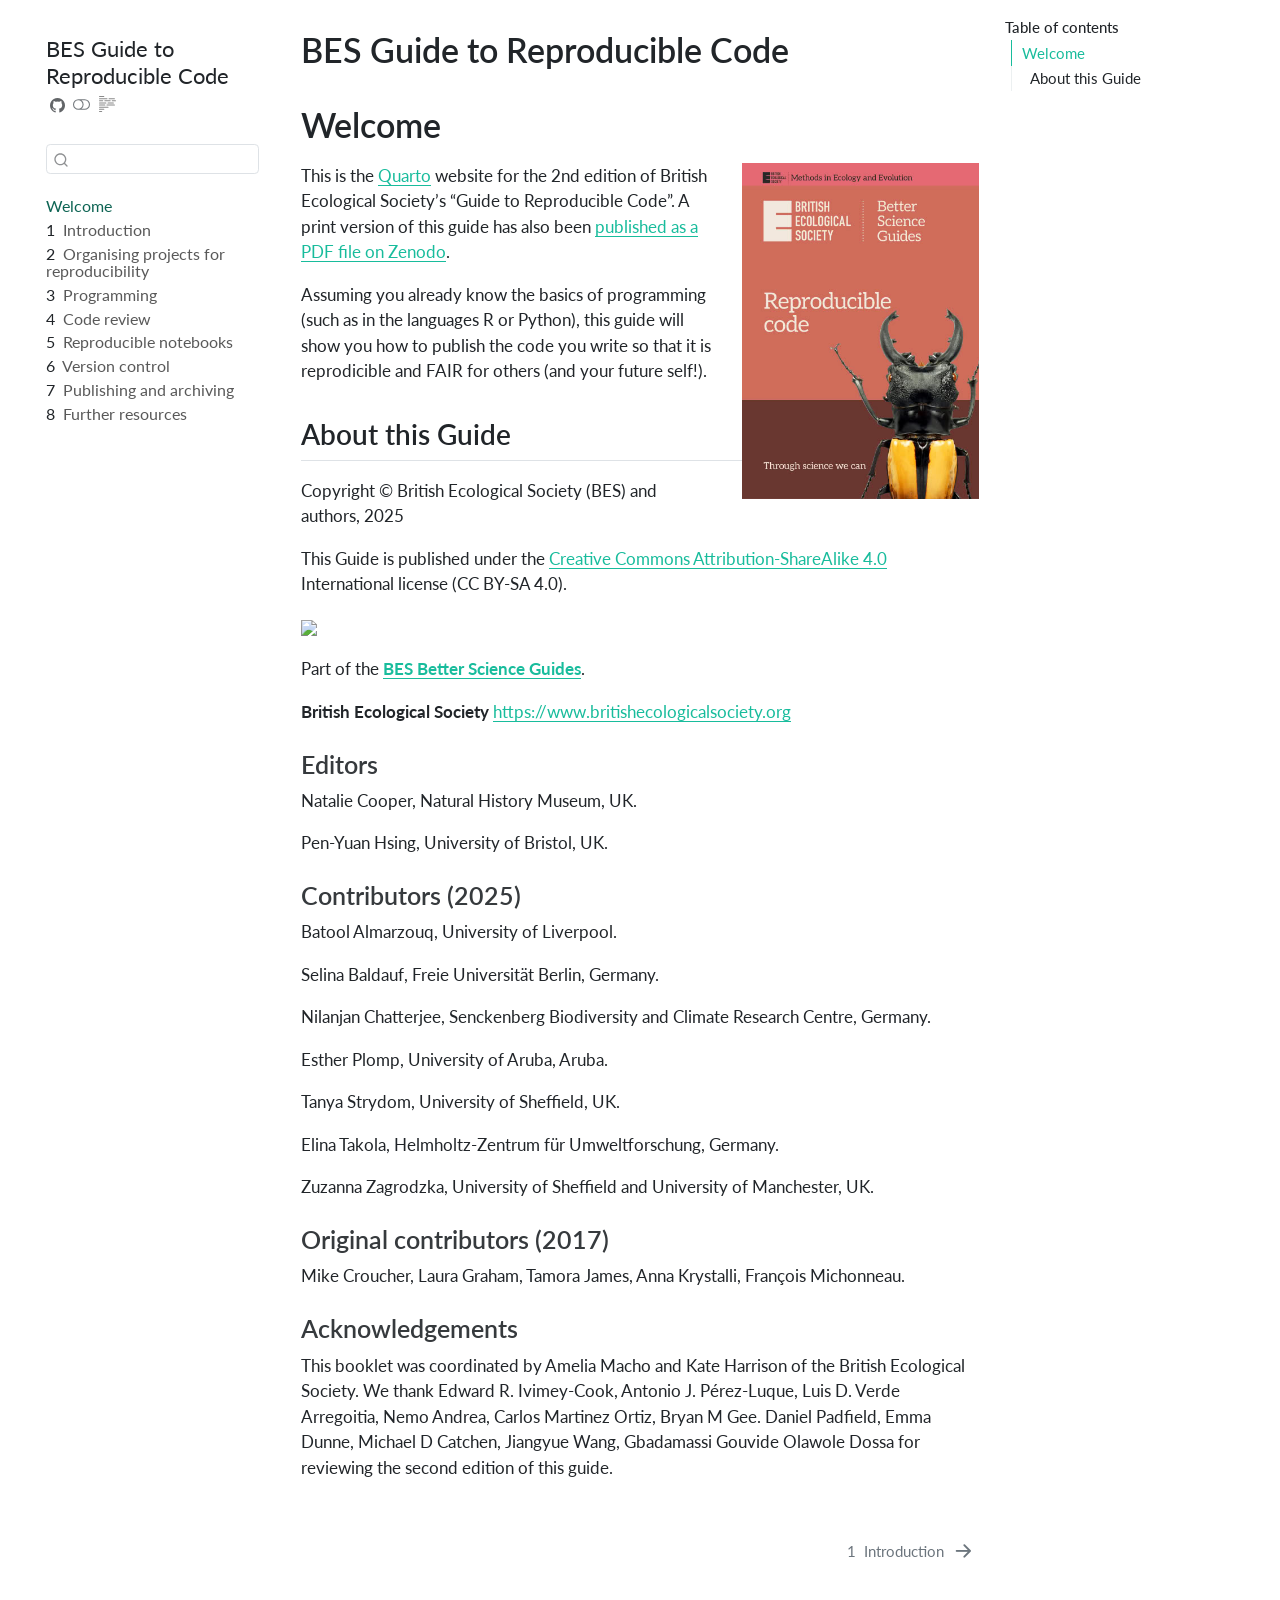
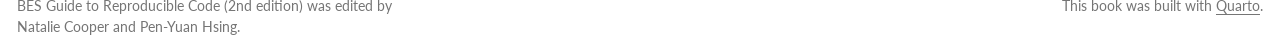
==== commit b562a43f: "Built site for gh-pages" ====
--- a/index.html
+++ b/index.html
@@ -2,7 +2,7 @@
 <html xmlns="http://www.w3.org/1999/xhtml" lang="en" xml:lang="en"><head>
 
 <meta charset="utf-8">
-<meta name="generator" content="quarto-1.7.31">
+<meta name="generator" content="quarto-1.8.26">
 
 <meta name="viewport" content="width=device-width, initial-scale=1.0, user-scalable=yes">
 
@@ -35,18 +35,19 @@
 <link href="./cover.jpg" rel="icon" type="image/jpeg">
 <script src="site_libs/quarto-html/quarto.js" type="module"></script>
 <script src="site_libs/quarto-html/tabsets/tabsets.js" type="module"></script>
+<script src="site_libs/quarto-html/axe/axe-check.js" type="module"></script>
 <script src="site_libs/quarto-html/popper.min.js"></script>
 <script src="site_libs/quarto-html/tippy.umd.min.js"></script>
 <script src="site_libs/quarto-html/anchor.min.js"></script>
 <link href="site_libs/quarto-html/tippy.css" rel="stylesheet">
-<link href="site_libs/quarto-html/quarto-syntax-highlighting-e1a5c8363afafaef2c763b6775fbf3ca.css" rel="stylesheet" class="quarto-color-scheme" id="quarto-text-highlighting-styles">
-<link href="site_libs/quarto-html/quarto-syntax-highlighting-dark-8ef56b68f8fa1e9d2ba328e99e439f80.css" rel="stylesheet" class="quarto-color-scheme quarto-color-alternate" id="quarto-text-highlighting-styles">
-<link href="site_libs/quarto-html/quarto-syntax-highlighting-e1a5c8363afafaef2c763b6775fbf3ca.css" rel="stylesheet" class="quarto-color-scheme-extra" id="quarto-text-highlighting-styles">
+<link href="site_libs/quarto-html/quarto-syntax-highlighting-587c61ba64f3a5504c4d52d930310e48.css" rel="stylesheet" class="quarto-color-scheme" id="quarto-text-highlighting-styles">
+<link href="site_libs/quarto-html/quarto-syntax-highlighting-dark-b758ccaa5987ceb1b75504551e579abf.css" rel="stylesheet" class="quarto-color-scheme quarto-color-alternate" id="quarto-text-highlighting-styles">
+<link href="site_libs/quarto-html/quarto-syntax-highlighting-587c61ba64f3a5504c4d52d930310e48.css" rel="stylesheet" class="quarto-color-scheme-extra" id="quarto-text-highlighting-styles">
 <script src="site_libs/bootstrap/bootstrap.min.js"></script>
 <link href="site_libs/bootstrap/bootstrap-icons.css" rel="stylesheet">
-<link href="site_libs/bootstrap/bootstrap-93fa5749095c2464a7fe83d2d5aee960.min.css" rel="stylesheet" append-hash="true" class="quarto-color-scheme" id="quarto-bootstrap" data-mode="light">
-<link href="site_libs/bootstrap/bootstrap-dark-cbfe9299f5caab731b93668de05d1c8d.min.css" rel="stylesheet" append-hash="true" class="quarto-color-scheme quarto-color-alternate" id="quarto-bootstrap" data-mode="dark">
-<link href="site_libs/bootstrap/bootstrap-93fa5749095c2464a7fe83d2d5aee960.min.css" rel="stylesheet" append-hash="true" class="quarto-color-scheme-extra" id="quarto-bootstrap" data-mode="light">
+<link href="site_libs/bootstrap/bootstrap-4ff66e45b39d49436fe97d3fe27b9920.min.css" rel="stylesheet" append-hash="true" class="quarto-color-scheme" id="quarto-bootstrap" data-mode="light">
+<link href="site_libs/bootstrap/bootstrap-dark-7e34ecb6a0e7991f0346b0751d4a7c3f.min.css" rel="stylesheet" append-hash="true" class="quarto-color-scheme quarto-color-alternate" id="quarto-bootstrap" data-mode="dark">
+<link href="site_libs/bootstrap/bootstrap-4ff66e45b39d49436fe97d3fe27b9920.min.css" rel="stylesheet" append-hash="true" class="quarto-color-scheme-extra" id="quarto-bootstrap" data-mode="light">
 <script id="quarto-search-options" type="application/json">{
   "location": "sidebar",
   "copy-button": false,
@@ -497,13 +498,14 @@
       e.clearSelection();
     }
     const getTextToCopy = function(trigger) {
-        const codeEl = trigger.previousElementSibling.cloneNode(true);
-        for (const childEl of codeEl.children) {
-          if (isCodeAnnotation(childEl)) {
-            childEl.remove();
-          }
-        }
-        return codeEl.innerText;
+      const outerScaffold = trigger.parentElement.cloneNode(true);
+      const codeEl = outerScaffold.querySelector('code');
+      for (const childEl of codeEl.children) {
+        if (isCodeAnnotation(childEl)) {
+          childEl.remove();
+        }
+      }
+      return codeEl.innerText;
     }
     const clipboard = new window.ClipboardJS('.code-copy-button:not([data-in-quarto-modal])', {
       text: getTextToCopy
--- a/site_libs/quarto-html/quarto-syntax-highlighting-587c61ba64f3a5504c4d52d930310e48.css
+++ b/site_libs/quarto-html/quarto-syntax-highlighting-587c61ba64f3a5504c4d52d930310e48.css
@@ -0,0 +1,236 @@
+/* quarto syntax highlight colors */
+:root {
+  --quarto-hl-ot-color: #003B4F;
+  --quarto-hl-at-color: #657422;
+  --quarto-hl-ss-color: #20794D;
+  --quarto-hl-an-color: #5E5E5E;
+  --quarto-hl-fu-color: #4758AB;
+  --quarto-hl-st-color: #20794D;
+  --quarto-hl-cf-color: #003B4F;
+  --quarto-hl-op-color: #5E5E5E;
+  --quarto-hl-er-color: #AD0000;
+  --quarto-hl-bn-color: #AD0000;
+  --quarto-hl-al-color: #AD0000;
+  --quarto-hl-va-color: #111111;
+  --quarto-hl-bu-color: inherit;
+  --quarto-hl-ex-color: inherit;
+  --quarto-hl-pp-color: #AD0000;
+  --quarto-hl-in-color: #5E5E5E;
+  --quarto-hl-vs-color: #20794D;
+  --quarto-hl-wa-color: #5E5E5E;
+  --quarto-hl-do-color: #5E5E5E;
+  --quarto-hl-im-color: #00769E;
+  --quarto-hl-ch-color: #20794D;
+  --quarto-hl-dt-color: #AD0000;
+  --quarto-hl-fl-color: #AD0000;
+  --quarto-hl-co-color: #5E5E5E;
+  --quarto-hl-cv-color: #5E5E5E;
+  --quarto-hl-cn-color: #8f5902;
+  --quarto-hl-sc-color: #5E5E5E;
+  --quarto-hl-dv-color: #AD0000;
+  --quarto-hl-kw-color: #003B4F;
+}
+
+/* other quarto variables */
+:root {
+  --quarto-font-monospace: SFMono-Regular, Menlo, Monaco, Consolas, "Liberation Mono", "Courier New", monospace;
+}
+
+/* syntax highlight based on Pandoc's rules */
+pre > code.sourceCode > span {
+  color: #003B4F;
+}
+
+code.sourceCode > span {
+  color: #003B4F;
+}
+
+div.sourceCode,
+div.sourceCode pre.sourceCode {
+  color: #003B4F;
+}
+
+/* Normal */
+code span {
+  color: #003B4F;
+}
+
+/* Alert */
+code span.al {
+  color: #AD0000;
+  font-style: inherit;
+}
+
+/* Annotation */
+code span.an {
+  color: #5E5E5E;
+  font-style: inherit;
+}
+
+/* Attribute */
+code span.at {
+  color: #657422;
+  font-style: inherit;
+}
+
+/* BaseN */
+code span.bn {
+  color: #AD0000;
+  font-style: inherit;
+}
+
+/* BuiltIn */
+code span.bu {
+  font-style: inherit;
+}
+
+/* ControlFlow */
+code span.cf {
+  color: #003B4F;
+  font-weight: bold;
+  font-style: inherit;
+}
+
+/* Char */
+code span.ch {
+  color: #20794D;
+  font-style: inherit;
+}
+
+/* Constant */
+code span.cn {
+  color: #8f5902;
+  font-style: inherit;
+}
+
+/* Comment */
+code span.co {
+  color: #5E5E5E;
+  font-style: inherit;
+}
+
+/* CommentVar */
+code span.cv {
+  color: #5E5E5E;
+  font-style: italic;
+}
+
+/* Documentation */
+code span.do {
+  color: #5E5E5E;
+  font-style: italic;
+}
+
+/* DataType */
+code span.dt {
+  color: #AD0000;
+  font-style: inherit;
+}
+
+/* DecVal */
+code span.dv {
+  color: #AD0000;
+  font-style: inherit;
+}
+
+/* Error */
+code span.er {
+  color: #AD0000;
+  font-style: inherit;
+}
+
+/* Extension */
+code span.ex {
+  font-style: inherit;
+}
+
+/* Float */
+code span.fl {
+  color: #AD0000;
+  font-style: inherit;
+}
+
+/* Function */
+code span.fu {
+  color: #4758AB;
+  font-style: inherit;
+}
+
+/* Import */
+code span.im {
+  color: #00769E;
+  font-style: inherit;
+}
+
+/* Information */
+code span.in {
+  color: #5E5E5E;
+  font-style: inherit;
+}
+
+/* Keyword */
+code span.kw {
+  color: #003B4F;
+  font-weight: bold;
+  font-style: inherit;
+}
+
+/* Operator */
+code span.op {
+  color: #5E5E5E;
+  font-style: inherit;
+}
+
+/* Other */
+code span.ot {
+  color: #003B4F;
+  font-style: inherit;
+}
+
+/* Preprocessor */
+code span.pp {
+  color: #AD0000;
+  font-style: inherit;
+}
+
+/* SpecialChar */
+code span.sc {
+  color: #5E5E5E;
+  font-style: inherit;
+}
+
+/* SpecialString */
+code span.ss {
+  color: #20794D;
+  font-style: inherit;
+}
+
+/* String */
+code span.st {
+  color: #20794D;
+  font-style: inherit;
+}
+
+/* Variable */
+code span.va {
+  color: #111111;
+  font-style: inherit;
+}
+
+/* VerbatimString */
+code span.vs {
+  color: #20794D;
+  font-style: inherit;
+}
+
+/* Warning */
+code span.wa {
+  color: #5E5E5E;
+  font-style: italic;
+}
+
+.prevent-inlining {
+  content: "</";
+}
+
+/*# sourceMappingURL=2dce1cc6c82594539e1579de68416b47.css.map */
--- a/site_libs/quarto-html/quarto-syntax-highlighting-dark-b758ccaa5987ceb1b75504551e579abf.css
+++ b/site_libs/quarto-html/quarto-syntax-highlighting-dark-b758ccaa5987ceb1b75504551e579abf.css
@@ -0,0 +1,219 @@
+/* quarto syntax highlight colors */
+:root {
+  --quarto-hl-al-color: #f07178;
+  --quarto-hl-an-color: #d4d0ab;
+  --quarto-hl-at-color: #00e0e0;
+  --quarto-hl-bn-color: #d4d0ab;
+  --quarto-hl-bu-color: #abe338;
+  --quarto-hl-ch-color: #abe338;
+  --quarto-hl-co-color: #f8f8f2;
+  --quarto-hl-cv-color: #ffd700;
+  --quarto-hl-cn-color: #ffd700;
+  --quarto-hl-cf-color: #ffa07a;
+  --quarto-hl-dt-color: #ffa07a;
+  --quarto-hl-dv-color: #d4d0ab;
+  --quarto-hl-do-color: #f8f8f2;
+  --quarto-hl-er-color: #f07178;
+  --quarto-hl-ex-color: #00e0e0;
+  --quarto-hl-fl-color: #d4d0ab;
+  --quarto-hl-fu-color: #ffa07a;
+  --quarto-hl-im-color: #abe338;
+  --quarto-hl-in-color: #d4d0ab;
+  --quarto-hl-kw-color: #ffa07a;
+  --quarto-hl-op-color: #ffa07a;
+  --quarto-hl-ot-color: #00e0e0;
+  --quarto-hl-pp-color: #dcc6e0;
+  --quarto-hl-re-color: #00e0e0;
+  --quarto-hl-sc-color: #abe338;
+  --quarto-hl-ss-color: #abe338;
+  --quarto-hl-st-color: #abe338;
+  --quarto-hl-va-color: #00e0e0;
+  --quarto-hl-vs-color: #abe338;
+  --quarto-hl-wa-color: #dcc6e0;
+}
+
+/* other quarto variables */
+:root {
+  --quarto-font-monospace: SFMono-Regular, Menlo, Monaco, Consolas, "Liberation Mono", "Courier New", monospace;
+}
+
+/* syntax highlight based on Pandoc's rules */
+pre > code.sourceCode > span {
+  color: #f8f8f2;
+}
+
+code.sourceCode > span {
+  color: #f8f8f2;
+}
+
+div.sourceCode,
+div.sourceCode pre.sourceCode {
+  color: #f8f8f2;
+}
+
+/* Normal */
+code span {
+  color: #f8f8f2;
+}
+
+/* Alert */
+code span.al {
+  color: #f07178;
+}
+
+/* Annotation */
+code span.an {
+  color: #d4d0ab;
+}
+
+/* Attribute */
+code span.at {
+  color: #00e0e0;
+}
+
+/* BaseN */
+code span.bn {
+  color: #d4d0ab;
+}
+
+/* BuiltIn */
+code span.bu {
+  color: #abe338;
+}
+
+/* ControlFlow */
+code span.cf {
+  font-weight: bold;
+  color: #ffa07a;
+}
+
+/* Char */
+code span.ch {
+  color: #abe338;
+}
+
+/* Constant */
+code span.cn {
+  color: #ffd700;
+}
+
+/* Comment */
+code span.co {
+  font-style: italic;
+  color: #f8f8f2;
+}
+
+/* CommentVar */
+code span.cv {
+  color: #ffd700;
+}
+
+/* Documentation */
+code span.do {
+  color: #f8f8f2;
+}
+
+/* DataType */
+code span.dt {
+  color: #ffa07a;
+}
+
+/* DecVal */
+code span.dv {
+  color: #d4d0ab;
+}
+
+/* Error */
+code span.er {
+  color: #f07178;
+  text-decoration: underline;
+}
+
+/* Extension */
+code span.ex {
+  font-weight: bold;
+  color: #00e0e0;
+}
+
+/* Float */
+code span.fl {
+  color: #d4d0ab;
+}
+
+/* Function */
+code span.fu {
+  color: #ffa07a;
+}
+
+/* Import */
+code span.im {
+  color: #abe338;
+}
+
+/* Information */
+code span.in {
+  color: #d4d0ab;
+}
+
+/* Keyword */
+code span.kw {
+  font-weight: bold;
+  color: #ffa07a;
+}
+
+/* Operator */
+code span.op {
+  color: #ffa07a;
+}
+
+/* Other */
+code span.ot {
+  color: #00e0e0;
+}
+
+/* Preprocessor */
+code span.pp {
+  color: #dcc6e0;
+}
+
+/* RegionMarker */
+code span.re {
+  background-color: #f8f8f2;
+  color: #00e0e0;
+}
+
+/* SpecialChar */
+code span.sc {
+  color: #abe338;
+}
+
+/* SpecialString */
+code span.ss {
+  color: #abe338;
+}
+
+/* String */
+code span.st {
+  color: #abe338;
+}
+
+/* Variable */
+code span.va {
+  color: #00e0e0;
+}
+
+/* VerbatimString */
+code span.vs {
+  color: #abe338;
+}
+
+/* Warning */
+code span.wa {
+  color: #dcc6e0;
+}
+
+.prevent-inlining {
+  content: "</";
+}
+
+/*# sourceMappingURL=6c091f0476edacc1e88d089996040f32.css.map */
--- a/site_libs/quarto-html/quarto-syntax-highlighting-587c61ba64f3a5504c4d52d930310e48.css
+++ b/site_libs/quarto-html/quarto-syntax-highlighting-587c61ba64f3a5504c4d52d930310e48.css
@@ -0,0 +1,236 @@
+/* quarto syntax highlight colors */
+:root {
+  --quarto-hl-ot-color: #003B4F;
+  --quarto-hl-at-color: #657422;
+  --quarto-hl-ss-color: #20794D;
+  --quarto-hl-an-color: #5E5E5E;
+  --quarto-hl-fu-color: #4758AB;
+  --quarto-hl-st-color: #20794D;
+  --quarto-hl-cf-color: #003B4F;
+  --quarto-hl-op-color: #5E5E5E;
+  --quarto-hl-er-color: #AD0000;
+  --quarto-hl-bn-color: #AD0000;
+  --quarto-hl-al-color: #AD0000;
+  --quarto-hl-va-color: #111111;
+  --quarto-hl-bu-color: inherit;
+  --quarto-hl-ex-color: inherit;
+  --quarto-hl-pp-color: #AD0000;
+  --quarto-hl-in-color: #5E5E5E;
+  --quarto-hl-vs-color: #20794D;
+  --quarto-hl-wa-color: #5E5E5E;
+  --quarto-hl-do-color: #5E5E5E;
+  --quarto-hl-im-color: #00769E;
+  --quarto-hl-ch-color: #20794D;
+  --quarto-hl-dt-color: #AD0000;
+  --quarto-hl-fl-color: #AD0000;
+  --quarto-hl-co-color: #5E5E5E;
+  --quarto-hl-cv-color: #5E5E5E;
+  --quarto-hl-cn-color: #8f5902;
+  --quarto-hl-sc-color: #5E5E5E;
+  --quarto-hl-dv-color: #AD0000;
+  --quarto-hl-kw-color: #003B4F;
+}
+
+/* other quarto variables */
+:root {
+  --quarto-font-monospace: SFMono-Regular, Menlo, Monaco, Consolas, "Liberation Mono", "Courier New", monospace;
+}
+
+/* syntax highlight based on Pandoc's rules */
+pre > code.sourceCode > span {
+  color: #003B4F;
+}
+
+code.sourceCode > span {
+  color: #003B4F;
+}
+
+div.sourceCode,
+div.sourceCode pre.sourceCode {
+  color: #003B4F;
+}
+
+/* Normal */
+code span {
+  color: #003B4F;
+}
+
+/* Alert */
+code span.al {
+  color: #AD0000;
+  font-style: inherit;
+}
+
+/* Annotation */
+code span.an {
+  color: #5E5E5E;
+  font-style: inherit;
+}
+
+/* Attribute */
+code span.at {
+  color: #657422;
+  font-style: inherit;
+}
+
+/* BaseN */
+code span.bn {
+  color: #AD0000;
+  font-style: inherit;
+}
+
+/* BuiltIn */
+code span.bu {
+  font-style: inherit;
+}
+
+/* ControlFlow */
+code span.cf {
+  color: #003B4F;
+  font-weight: bold;
+  font-style: inherit;
+}
+
+/* Char */
+code span.ch {
+  color: #20794D;
+  font-style: inherit;
+}
+
+/* Constant */
+code span.cn {
+  color: #8f5902;
+  font-style: inherit;
+}
+
+/* Comment */
+code span.co {
+  color: #5E5E5E;
+  font-style: inherit;
+}
+
+/* CommentVar */
+code span.cv {
+  color: #5E5E5E;
+  font-style: italic;
+}
+
+/* Documentation */
+code span.do {
+  color: #5E5E5E;
+  font-style: italic;
+}
+
+/* DataType */
+code span.dt {
+  color: #AD0000;
+  font-style: inherit;
+}
+
+/* DecVal */
+code span.dv {
+  color: #AD0000;
+  font-style: inherit;
+}
+
+/* Error */
+code span.er {
+  color: #AD0000;
+  font-style: inherit;
+}
+
+/* Extension */
+code span.ex {
+  font-style: inherit;
+}
+
+/* Float */
+code span.fl {
+  color: #AD0000;
+  font-style: inherit;
+}
+
+/* Function */
+code span.fu {
+  color: #4758AB;
+  font-style: inherit;
+}
+
+/* Import */
+code span.im {
+  color: #00769E;
+  font-style: inherit;
+}
+
+/* Information */
+code span.in {
+  color: #5E5E5E;
+  font-style: inherit;
+}
+
+/* Keyword */
+code span.kw {
+  color: #003B4F;
+  font-weight: bold;
+  font-style: inherit;
+}
+
+/* Operator */
+code span.op {
+  color: #5E5E5E;
+  font-style: inherit;
+}
+
+/* Other */
+code span.ot {
+  color: #003B4F;
+  font-style: inherit;
+}
+
+/* Preprocessor */
+code span.pp {
+  color: #AD0000;
+  font-style: inherit;
+}
+
+/* SpecialChar */
+code span.sc {
+  color: #5E5E5E;
+  font-style: inherit;
+}
+
+/* SpecialString */
+code span.ss {
+  color: #20794D;
+  font-style: inherit;
+}
+
+/* String */
+code span.st {
+  color: #20794D;
+  font-style: inherit;
+}
+
+/* Variable */
+code span.va {
+  color: #111111;
+  font-style: inherit;
+}
+
+/* VerbatimString */
+code span.vs {
+  color: #20794D;
+  font-style: inherit;
+}
+
+/* Warning */
+code span.wa {
+  color: #5E5E5E;
+  font-style: italic;
+}
+
+.prevent-inlining {
+  content: "</";
+}
+
+/*# sourceMappingURL=2dce1cc6c82594539e1579de68416b47.css.map */
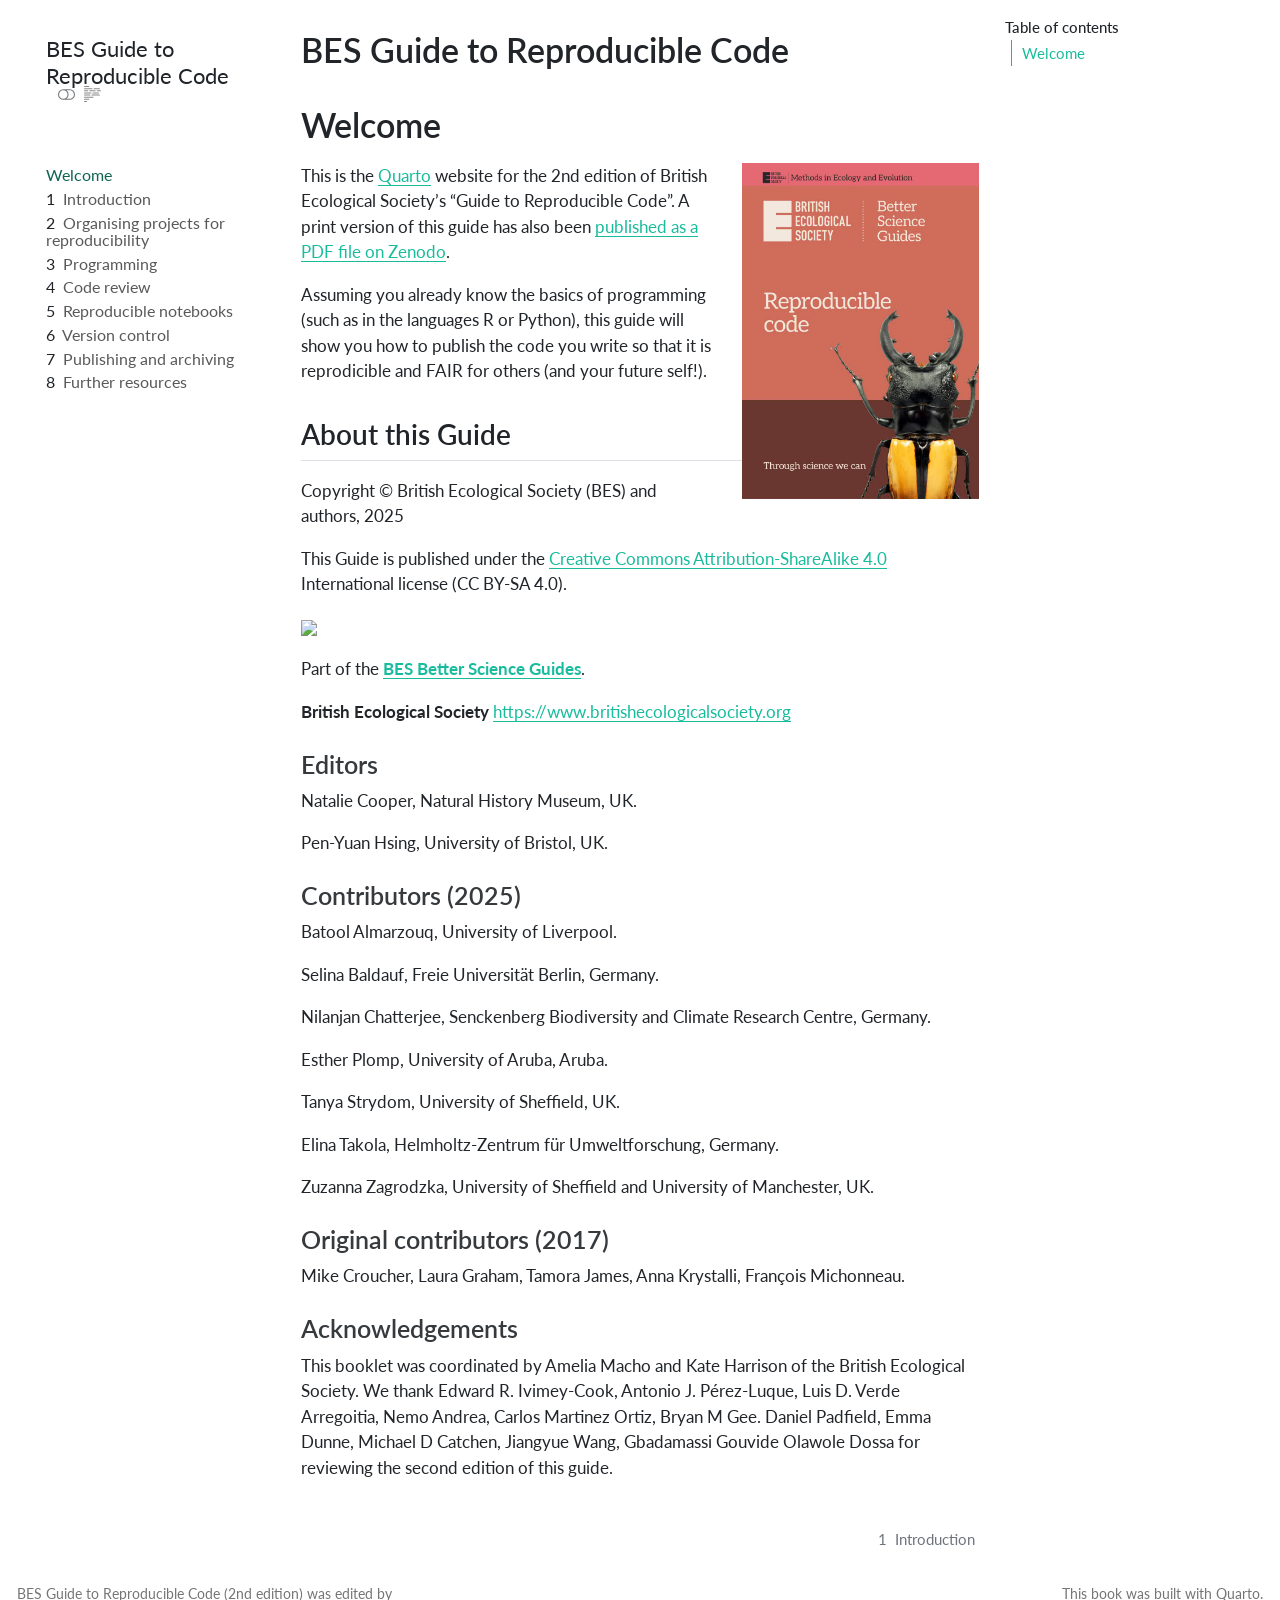
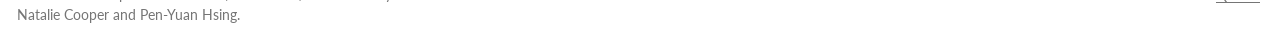
==== commit 27ca04dc: "Built site for gh-pages" ====
--- a/index.html
+++ b/index.html
@@ -2,7 +2,7 @@
 <html xmlns="http://www.w3.org/1999/xhtml" lang="en" xml:lang="en"><head>
 
 <meta charset="utf-8">
-<meta name="generator" content="quarto-1.8.26">
+<meta name="generator" content="quarto-1.7.31">
 
 <meta name="viewport" content="width=device-width, initial-scale=1.0, user-scalable=yes">
 
@@ -35,19 +35,18 @@
 <link href="./cover.jpg" rel="icon" type="image/jpeg">
 <script src="site_libs/quarto-html/quarto.js" type="module"></script>
 <script src="site_libs/quarto-html/tabsets/tabsets.js" type="module"></script>
-<script src="site_libs/quarto-html/axe/axe-check.js" type="module"></script>
 <script src="site_libs/quarto-html/popper.min.js"></script>
 <script src="site_libs/quarto-html/tippy.umd.min.js"></script>
 <script src="site_libs/quarto-html/anchor.min.js"></script>
 <link href="site_libs/quarto-html/tippy.css" rel="stylesheet">
-<link href="site_libs/quarto-html/quarto-syntax-highlighting-587c61ba64f3a5504c4d52d930310e48.css" rel="stylesheet" class="quarto-color-scheme" id="quarto-text-highlighting-styles">
-<link href="site_libs/quarto-html/quarto-syntax-highlighting-dark-b758ccaa5987ceb1b75504551e579abf.css" rel="stylesheet" class="quarto-color-scheme quarto-color-alternate" id="quarto-text-highlighting-styles">
-<link href="site_libs/quarto-html/quarto-syntax-highlighting-587c61ba64f3a5504c4d52d930310e48.css" rel="stylesheet" class="quarto-color-scheme-extra" id="quarto-text-highlighting-styles">
+<link href="site_libs/quarto-html/quarto-syntax-highlighting-e1a5c8363afafaef2c763b6775fbf3ca.css" rel="stylesheet" class="quarto-color-scheme" id="quarto-text-highlighting-styles">
+<link href="site_libs/quarto-html/quarto-syntax-highlighting-dark-8ef56b68f8fa1e9d2ba328e99e439f80.css" rel="stylesheet" class="quarto-color-scheme quarto-color-alternate" id="quarto-text-highlighting-styles">
+<link href="site_libs/quarto-html/quarto-syntax-highlighting-e1a5c8363afafaef2c763b6775fbf3ca.css" rel="stylesheet" class="quarto-color-scheme-extra" id="quarto-text-highlighting-styles">
 <script src="site_libs/bootstrap/bootstrap.min.js"></script>
 <link href="site_libs/bootstrap/bootstrap-icons.css" rel="stylesheet">
-<link href="site_libs/bootstrap/bootstrap-4ff66e45b39d49436fe97d3fe27b9920.min.css" rel="stylesheet" append-hash="true" class="quarto-color-scheme" id="quarto-bootstrap" data-mode="light">
-<link href="site_libs/bootstrap/bootstrap-dark-7e34ecb6a0e7991f0346b0751d4a7c3f.min.css" rel="stylesheet" append-hash="true" class="quarto-color-scheme quarto-color-alternate" id="quarto-bootstrap" data-mode="dark">
-<link href="site_libs/bootstrap/bootstrap-4ff66e45b39d49436fe97d3fe27b9920.min.css" rel="stylesheet" append-hash="true" class="quarto-color-scheme-extra" id="quarto-bootstrap" data-mode="light">
+<link href="site_libs/bootstrap/bootstrap-93fa5749095c2464a7fe83d2d5aee960.min.css" rel="stylesheet" append-hash="true" class="quarto-color-scheme" id="quarto-bootstrap" data-mode="light">
+<link href="site_libs/bootstrap/bootstrap-dark-cbfe9299f5caab731b93668de05d1c8d.min.css" rel="stylesheet" append-hash="true" class="quarto-color-scheme quarto-color-alternate" id="quarto-bootstrap" data-mode="dark">
+<link href="site_libs/bootstrap/bootstrap-93fa5749095c2464a7fe83d2d5aee960.min.css" rel="stylesheet" append-hash="true" class="quarto-color-scheme-extra" id="quarto-bootstrap" data-mode="light">
 <script id="quarto-search-options" type="application/json">{
   "location": "sidebar",
   "copy-button": false,
@@ -498,14 +497,13 @@
       e.clearSelection();
     }
     const getTextToCopy = function(trigger) {
-      const outerScaffold = trigger.parentElement.cloneNode(true);
-      const codeEl = outerScaffold.querySelector('code');
-      for (const childEl of codeEl.children) {
-        if (isCodeAnnotation(childEl)) {
-          childEl.remove();
-        }
-      }
-      return codeEl.innerText;
+        const codeEl = trigger.previousElementSibling.cloneNode(true);
+        for (const childEl of codeEl.children) {
+          if (isCodeAnnotation(childEl)) {
+            childEl.remove();
+          }
+        }
+        return codeEl.innerText;
     }
     const clipboard = new window.ClipboardJS('.code-copy-button:not([data-in-quarto-modal])', {
       text: getTextToCopy
--- a/site_libs/quarto-html/quarto-syntax-highlighting-e1a5c8363afafaef2c763b6775fbf3ca.css
+++ b/site_libs/quarto-html/quarto-syntax-highlighting-e1a5c8363afafaef2c763b6775fbf3ca.css
@@ -0,0 +1,236 @@
+/* quarto syntax highlight colors */
+:root {
+  --quarto-hl-ot-color: #003B4F;
+  --quarto-hl-at-color: #657422;
+  --quarto-hl-ss-color: #20794D;
+  --quarto-hl-an-color: #5E5E5E;
+  --quarto-hl-fu-color: #4758AB;
+  --quarto-hl-st-color: #20794D;
+  --quarto-hl-cf-color: #003B4F;
+  --quarto-hl-op-color: #5E5E5E;
+  --quarto-hl-er-color: #AD0000;
+  --quarto-hl-bn-color: #AD0000;
+  --quarto-hl-al-color: #AD0000;
+  --quarto-hl-va-color: #111111;
+  --quarto-hl-bu-color: inherit;
+  --quarto-hl-ex-color: inherit;
+  --quarto-hl-pp-color: #AD0000;
+  --quarto-hl-in-color: #5E5E5E;
+  --quarto-hl-vs-color: #20794D;
+  --quarto-hl-wa-color: #5E5E5E;
+  --quarto-hl-do-color: #5E5E5E;
+  --quarto-hl-im-color: #00769E;
+  --quarto-hl-ch-color: #20794D;
+  --quarto-hl-dt-color: #AD0000;
+  --quarto-hl-fl-color: #AD0000;
+  --quarto-hl-co-color: #5E5E5E;
+  --quarto-hl-cv-color: #5E5E5E;
+  --quarto-hl-cn-color: #8f5902;
+  --quarto-hl-sc-color: #5E5E5E;
+  --quarto-hl-dv-color: #AD0000;
+  --quarto-hl-kw-color: #003B4F;
+}
+
+/* other quarto variables */
+:root {
+  --quarto-font-monospace: SFMono-Regular, Menlo, Monaco, Consolas, "Liberation Mono", "Courier New", monospace;
+}
+
+/* syntax highlight based on Pandoc's rules */
+pre > code.sourceCode > span {
+  color: #003B4F;
+}
+
+code.sourceCode > span {
+  color: #003B4F;
+}
+
+div.sourceCode,
+div.sourceCode pre.sourceCode {
+  color: #003B4F;
+}
+
+/* Normal */
+code span {
+  color: #003B4F;
+}
+
+/* Alert */
+code span.al {
+  color: #AD0000;
+  font-style: inherit;
+}
+
+/* Annotation */
+code span.an {
+  color: #5E5E5E;
+  font-style: inherit;
+}
+
+/* Attribute */
+code span.at {
+  color: #657422;
+  font-style: inherit;
+}
+
+/* BaseN */
+code span.bn {
+  color: #AD0000;
+  font-style: inherit;
+}
+
+/* BuiltIn */
+code span.bu {
+  font-style: inherit;
+}
+
+/* ControlFlow */
+code span.cf {
+  color: #003B4F;
+  font-weight: bold;
+  font-style: inherit;
+}
+
+/* Char */
+code span.ch {
+  color: #20794D;
+  font-style: inherit;
+}
+
+/* Constant */
+code span.cn {
+  color: #8f5902;
+  font-style: inherit;
+}
+
+/* Comment */
+code span.co {
+  color: #5E5E5E;
+  font-style: inherit;
+}
+
+/* CommentVar */
+code span.cv {
+  color: #5E5E5E;
+  font-style: italic;
+}
+
+/* Documentation */
+code span.do {
+  color: #5E5E5E;
+  font-style: italic;
+}
+
+/* DataType */
+code span.dt {
+  color: #AD0000;
+  font-style: inherit;
+}
+
+/* DecVal */
+code span.dv {
+  color: #AD0000;
+  font-style: inherit;
+}
+
+/* Error */
+code span.er {
+  color: #AD0000;
+  font-style: inherit;
+}
+
+/* Extension */
+code span.ex {
+  font-style: inherit;
+}
+
+/* Float */
+code span.fl {
+  color: #AD0000;
+  font-style: inherit;
+}
+
+/* Function */
+code span.fu {
+  color: #4758AB;
+  font-style: inherit;
+}
+
+/* Import */
+code span.im {
+  color: #00769E;
+  font-style: inherit;
+}
+
+/* Information */
+code span.in {
+  color: #5E5E5E;
+  font-style: inherit;
+}
+
+/* Keyword */
+code span.kw {
+  color: #003B4F;
+  font-weight: bold;
+  font-style: inherit;
+}
+
+/* Operator */
+code span.op {
+  color: #5E5E5E;
+  font-style: inherit;
+}
+
+/* Other */
+code span.ot {
+  color: #003B4F;
+  font-style: inherit;
+}
+
+/* Preprocessor */
+code span.pp {
+  color: #AD0000;
+  font-style: inherit;
+}
+
+/* SpecialChar */
+code span.sc {
+  color: #5E5E5E;
+  font-style: inherit;
+}
+
+/* SpecialString */
+code span.ss {
+  color: #20794D;
+  font-style: inherit;
+}
+
+/* String */
+code span.st {
+  color: #20794D;
+  font-style: inherit;
+}
+
+/* Variable */
+code span.va {
+  color: #111111;
+  font-style: inherit;
+}
+
+/* VerbatimString */
+code span.vs {
+  color: #20794D;
+  font-style: inherit;
+}
+
+/* Warning */
+code span.wa {
+  color: #5E5E5E;
+  font-style: italic;
+}
+
+.prevent-inlining {
+  content: "</";
+}
+
+/*# sourceMappingURL=c735b2cac6c846c1abc72f5ce1520814.css.map */
--- a/site_libs/quarto-html/quarto-syntax-highlighting-dark-8ef56b68f8fa1e9d2ba328e99e439f80.css
+++ b/site_libs/quarto-html/quarto-syntax-highlighting-dark-8ef56b68f8fa1e9d2ba328e99e439f80.css
@@ -0,0 +1,219 @@
+/* quarto syntax highlight colors */
+:root {
+  --quarto-hl-al-color: #f07178;
+  --quarto-hl-an-color: #d4d0ab;
+  --quarto-hl-at-color: #00e0e0;
+  --quarto-hl-bn-color: #d4d0ab;
+  --quarto-hl-bu-color: #abe338;
+  --quarto-hl-ch-color: #abe338;
+  --quarto-hl-co-color: #f8f8f2;
+  --quarto-hl-cv-color: #ffd700;
+  --quarto-hl-cn-color: #ffd700;
+  --quarto-hl-cf-color: #ffa07a;
+  --quarto-hl-dt-color: #ffa07a;
+  --quarto-hl-dv-color: #d4d0ab;
+  --quarto-hl-do-color: #f8f8f2;
+  --quarto-hl-er-color: #f07178;
+  --quarto-hl-ex-color: #00e0e0;
+  --quarto-hl-fl-color: #d4d0ab;
+  --quarto-hl-fu-color: #ffa07a;
+  --quarto-hl-im-color: #abe338;
+  --quarto-hl-in-color: #d4d0ab;
+  --quarto-hl-kw-color: #ffa07a;
+  --quarto-hl-op-color: #ffa07a;
+  --quarto-hl-ot-color: #00e0e0;
+  --quarto-hl-pp-color: #dcc6e0;
+  --quarto-hl-re-color: #00e0e0;
+  --quarto-hl-sc-color: #abe338;
+  --quarto-hl-ss-color: #abe338;
+  --quarto-hl-st-color: #abe338;
+  --quarto-hl-va-color: #00e0e0;
+  --quarto-hl-vs-color: #abe338;
+  --quarto-hl-wa-color: #dcc6e0;
+}
+
+/* other quarto variables */
+:root {
+  --quarto-font-monospace: SFMono-Regular, Menlo, Monaco, Consolas, "Liberation Mono", "Courier New", monospace;
+}
+
+/* syntax highlight based on Pandoc's rules */
+pre > code.sourceCode > span {
+  color: #f8f8f2;
+}
+
+code.sourceCode > span {
+  color: #f8f8f2;
+}
+
+div.sourceCode,
+div.sourceCode pre.sourceCode {
+  color: #f8f8f2;
+}
+
+/* Normal */
+code span {
+  color: #f8f8f2;
+}
+
+/* Alert */
+code span.al {
+  color: #f07178;
+}
+
+/* Annotation */
+code span.an {
+  color: #d4d0ab;
+}
+
+/* Attribute */
+code span.at {
+  color: #00e0e0;
+}
+
+/* BaseN */
+code span.bn {
+  color: #d4d0ab;
+}
+
+/* BuiltIn */
+code span.bu {
+  color: #abe338;
+}
+
+/* ControlFlow */
+code span.cf {
+  font-weight: bold;
+  color: #ffa07a;
+}
+
+/* Char */
+code span.ch {
+  color: #abe338;
+}
+
+/* Constant */
+code span.cn {
+  color: #ffd700;
+}
+
+/* Comment */
+code span.co {
+  font-style: italic;
+  color: #f8f8f2;
+}
+
+/* CommentVar */
+code span.cv {
+  color: #ffd700;
+}
+
+/* Documentation */
+code span.do {
+  color: #f8f8f2;
+}
+
+/* DataType */
+code span.dt {
+  color: #ffa07a;
+}
+
+/* DecVal */
+code span.dv {
+  color: #d4d0ab;
+}
+
+/* Error */
+code span.er {
+  color: #f07178;
+  text-decoration: underline;
+}
+
+/* Extension */
+code span.ex {
+  font-weight: bold;
+  color: #00e0e0;
+}
+
+/* Float */
+code span.fl {
+  color: #d4d0ab;
+}
+
+/* Function */
+code span.fu {
+  color: #ffa07a;
+}
+
+/* Import */
+code span.im {
+  color: #abe338;
+}
+
+/* Information */
+code span.in {
+  color: #d4d0ab;
+}
+
+/* Keyword */
+code span.kw {
+  font-weight: bold;
+  color: #ffa07a;
+}
+
+/* Operator */
+code span.op {
+  color: #ffa07a;
+}
+
+/* Other */
+code span.ot {
+  color: #00e0e0;
+}
+
+/* Preprocessor */
+code span.pp {
+  color: #dcc6e0;
+}
+
+/* RegionMarker */
+code span.re {
+  background-color: #f8f8f2;
+  color: #00e0e0;
+}
+
+/* SpecialChar */
+code span.sc {
+  color: #abe338;
+}
+
+/* SpecialString */
+code span.ss {
+  color: #abe338;
+}
+
+/* String */
+code span.st {
+  color: #abe338;
+}
+
+/* Variable */
+code span.va {
+  color: #00e0e0;
+}
+
+/* VerbatimString */
+code span.vs {
+  color: #abe338;
+}
+
+/* Warning */
+code span.wa {
+  color: #dcc6e0;
+}
+
+.prevent-inlining {
+  content: "</";
+}
+
+/*# sourceMappingURL=cf5278f7cea5512246cb3b41cb474b3b.css.map */
--- a/site_libs/quarto-html/quarto-syntax-highlighting-e1a5c8363afafaef2c763b6775fbf3ca.css
+++ b/site_libs/quarto-html/quarto-syntax-highlighting-e1a5c8363afafaef2c763b6775fbf3ca.css
@@ -0,0 +1,236 @@
+/* quarto syntax highlight colors */
+:root {
+  --quarto-hl-ot-color: #003B4F;
+  --quarto-hl-at-color: #657422;
+  --quarto-hl-ss-color: #20794D;
+  --quarto-hl-an-color: #5E5E5E;
+  --quarto-hl-fu-color: #4758AB;
+  --quarto-hl-st-color: #20794D;
+  --quarto-hl-cf-color: #003B4F;
+  --quarto-hl-op-color: #5E5E5E;
+  --quarto-hl-er-color: #AD0000;
+  --quarto-hl-bn-color: #AD0000;
+  --quarto-hl-al-color: #AD0000;
+  --quarto-hl-va-color: #111111;
+  --quarto-hl-bu-color: inherit;
+  --quarto-hl-ex-color: inherit;
+  --quarto-hl-pp-color: #AD0000;
+  --quarto-hl-in-color: #5E5E5E;
+  --quarto-hl-vs-color: #20794D;
+  --quarto-hl-wa-color: #5E5E5E;
+  --quarto-hl-do-color: #5E5E5E;
+  --quarto-hl-im-color: #00769E;
+  --quarto-hl-ch-color: #20794D;
+  --quarto-hl-dt-color: #AD0000;
+  --quarto-hl-fl-color: #AD0000;
+  --quarto-hl-co-color: #5E5E5E;
+  --quarto-hl-cv-color: #5E5E5E;
+  --quarto-hl-cn-color: #8f5902;
+  --quarto-hl-sc-color: #5E5E5E;
+  --quarto-hl-dv-color: #AD0000;
+  --quarto-hl-kw-color: #003B4F;
+}
+
+/* other quarto variables */
+:root {
+  --quarto-font-monospace: SFMono-Regular, Menlo, Monaco, Consolas, "Liberation Mono", "Courier New", monospace;
+}
+
+/* syntax highlight based on Pandoc's rules */
+pre > code.sourceCode > span {
+  color: #003B4F;
+}
+
+code.sourceCode > span {
+  color: #003B4F;
+}
+
+div.sourceCode,
+div.sourceCode pre.sourceCode {
+  color: #003B4F;
+}
+
+/* Normal */
+code span {
+  color: #003B4F;
+}
+
+/* Alert */
+code span.al {
+  color: #AD0000;
+  font-style: inherit;
+}
+
+/* Annotation */
+code span.an {
+  color: #5E5E5E;
+  font-style: inherit;
+}
+
+/* Attribute */
+code span.at {
+  color: #657422;
+  font-style: inherit;
+}
+
+/* BaseN */
+code span.bn {
+  color: #AD0000;
+  font-style: inherit;
+}
+
+/* BuiltIn */
+code span.bu {
+  font-style: inherit;
+}
+
+/* ControlFlow */
+code span.cf {
+  color: #003B4F;
+  font-weight: bold;
+  font-style: inherit;
+}
+
+/* Char */
+code span.ch {
+  color: #20794D;
+  font-style: inherit;
+}
+
+/* Constant */
+code span.cn {
+  color: #8f5902;
+  font-style: inherit;
+}
+
+/* Comment */
+code span.co {
+  color: #5E5E5E;
+  font-style: inherit;
+}
+
+/* CommentVar */
+code span.cv {
+  color: #5E5E5E;
+  font-style: italic;
+}
+
+/* Documentation */
+code span.do {
+  color: #5E5E5E;
+  font-style: italic;
+}
+
+/* DataType */
+code span.dt {
+  color: #AD0000;
+  font-style: inherit;
+}
+
+/* DecVal */
+code span.dv {
+  color: #AD0000;
+  font-style: inherit;
+}
+
+/* Error */
+code span.er {
+  color: #AD0000;
+  font-style: inherit;
+}
+
+/* Extension */
+code span.ex {
+  font-style: inherit;
+}
+
+/* Float */
+code span.fl {
+  color: #AD0000;
+  font-style: inherit;
+}
+
+/* Function */
+code span.fu {
+  color: #4758AB;
+  font-style: inherit;
+}
+
+/* Import */
+code span.im {
+  color: #00769E;
+  font-style: inherit;
+}
+
+/* Information */
+code span.in {
+  color: #5E5E5E;
+  font-style: inherit;
+}
+
+/* Keyword */
+code span.kw {
+  color: #003B4F;
+  font-weight: bold;
+  font-style: inherit;
+}
+
+/* Operator */
+code span.op {
+  color: #5E5E5E;
+  font-style: inherit;
+}
+
+/* Other */
+code span.ot {
+  color: #003B4F;
+  font-style: inherit;
+}
+
+/* Preprocessor */
+code span.pp {
+  color: #AD0000;
+  font-style: inherit;
+}
+
+/* SpecialChar */
+code span.sc {
+  color: #5E5E5E;
+  font-style: inherit;
+}
+
+/* SpecialString */
+code span.ss {
+  color: #20794D;
+  font-style: inherit;
+}
+
+/* String */
+code span.st {
+  color: #20794D;
+  font-style: inherit;
+}
+
+/* Variable */
+code span.va {
+  color: #111111;
+  font-style: inherit;
+}
+
+/* VerbatimString */
+code span.vs {
+  color: #20794D;
+  font-style: inherit;
+}
+
+/* Warning */
+code span.wa {
+  color: #5E5E5E;
+  font-style: italic;
+}
+
+.prevent-inlining {
+  content: "</";
+}
+
+/*# sourceMappingURL=c735b2cac6c846c1abc72f5ce1520814.css.map */
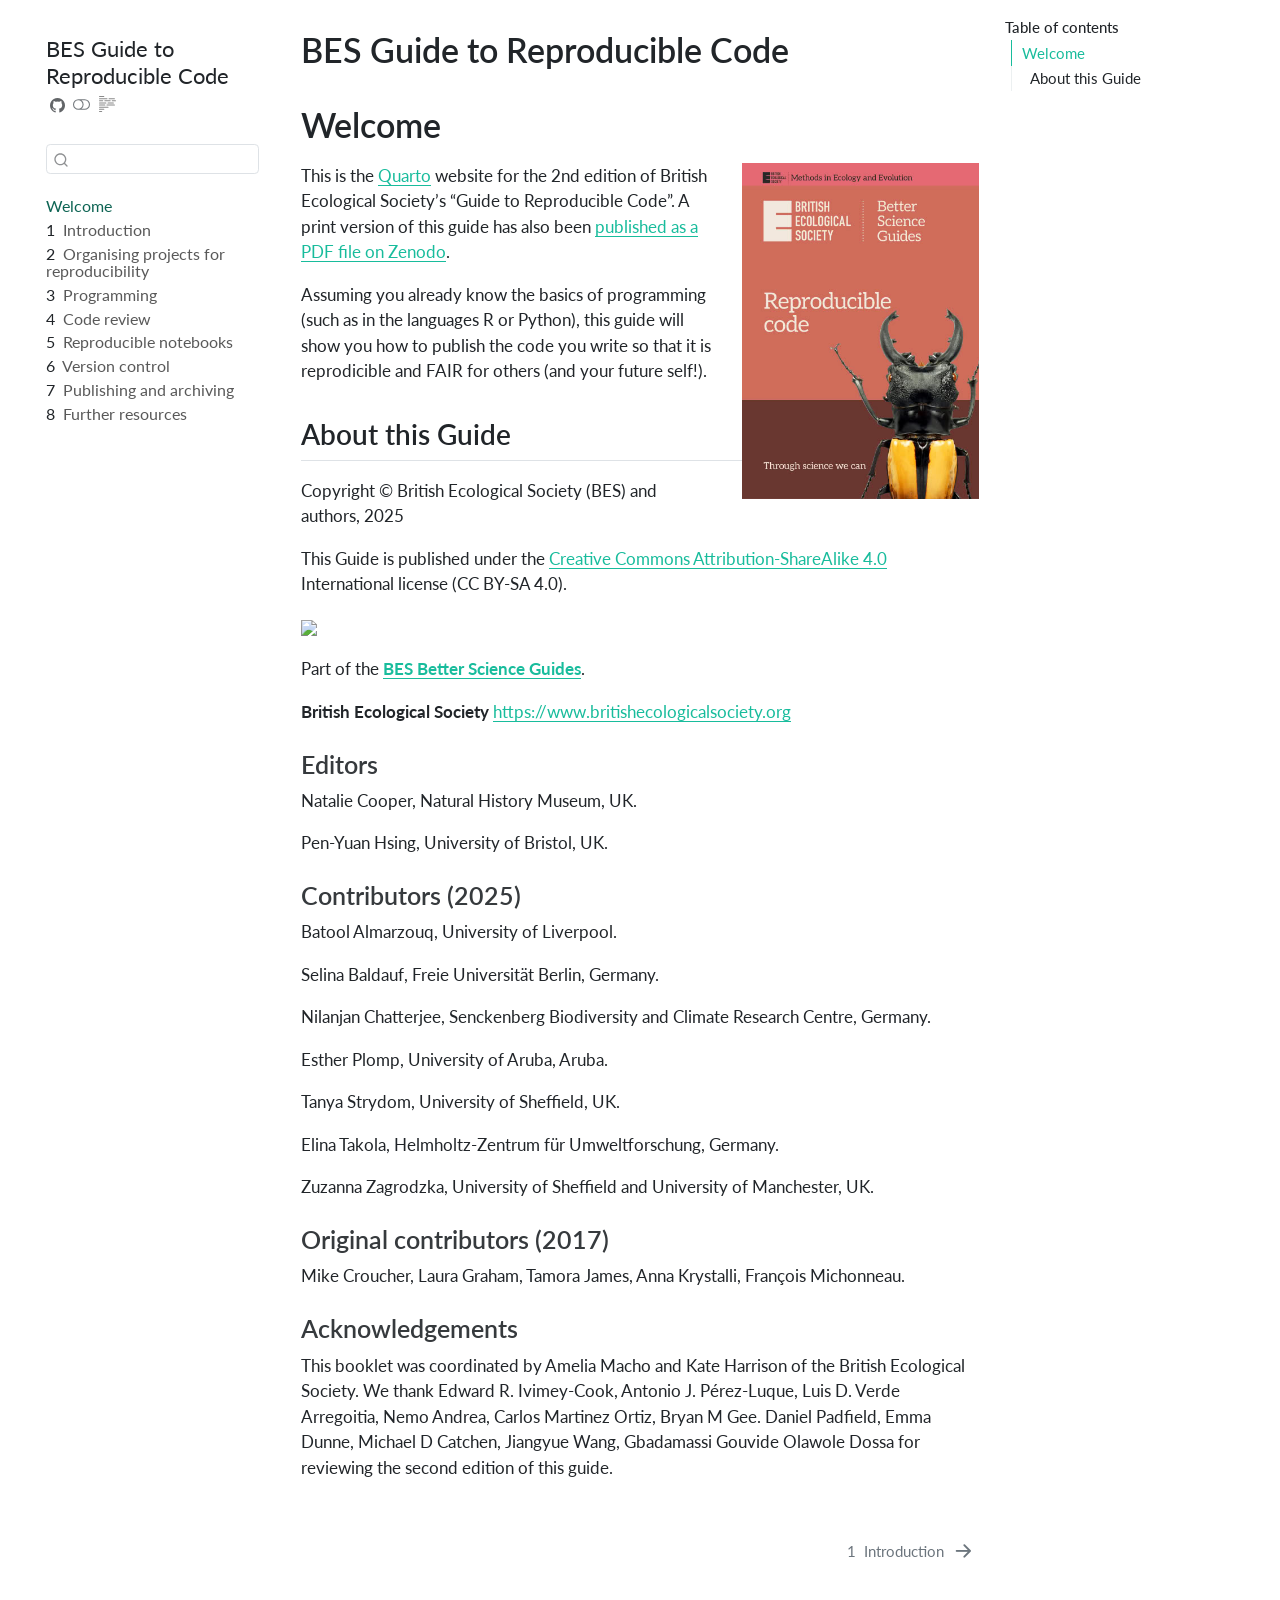
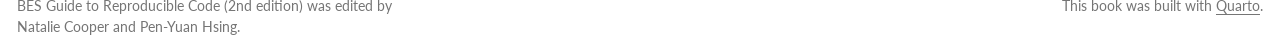
==== commit 8820bfaf: "Built site for gh-pages" ====
--- a/index.html
+++ b/index.html
@@ -2,7 +2,7 @@
 <html xmlns="http://www.w3.org/1999/xhtml" lang="en" xml:lang="en"><head>
 
 <meta charset="utf-8">
-<meta name="generator" content="quarto-1.7.31">
+<meta name="generator" content="quarto-1.8.26">
 
 <meta name="viewport" content="width=device-width, initial-scale=1.0, user-scalable=yes">
 
@@ -35,18 +35,19 @@
 <link href="./cover.jpg" rel="icon" type="image/jpeg">
 <script src="site_libs/quarto-html/quarto.js" type="module"></script>
 <script src="site_libs/quarto-html/tabsets/tabsets.js" type="module"></script>
+<script src="site_libs/quarto-html/axe/axe-check.js" type="module"></script>
 <script src="site_libs/quarto-html/popper.min.js"></script>
 <script src="site_libs/quarto-html/tippy.umd.min.js"></script>
 <script src="site_libs/quarto-html/anchor.min.js"></script>
 <link href="site_libs/quarto-html/tippy.css" rel="stylesheet">
-<link href="site_libs/quarto-html/quarto-syntax-highlighting-e1a5c8363afafaef2c763b6775fbf3ca.css" rel="stylesheet" class="quarto-color-scheme" id="quarto-text-highlighting-styles">
-<link href="site_libs/quarto-html/quarto-syntax-highlighting-dark-8ef56b68f8fa1e9d2ba328e99e439f80.css" rel="stylesheet" class="quarto-color-scheme quarto-color-alternate" id="quarto-text-highlighting-styles">
-<link href="site_libs/quarto-html/quarto-syntax-highlighting-e1a5c8363afafaef2c763b6775fbf3ca.css" rel="stylesheet" class="quarto-color-scheme-extra" id="quarto-text-highlighting-styles">
+<link href="site_libs/quarto-html/quarto-syntax-highlighting-587c61ba64f3a5504c4d52d930310e48.css" rel="stylesheet" class="quarto-color-scheme" id="quarto-text-highlighting-styles">
+<link href="site_libs/quarto-html/quarto-syntax-highlighting-dark-b758ccaa5987ceb1b75504551e579abf.css" rel="stylesheet" class="quarto-color-scheme quarto-color-alternate" id="quarto-text-highlighting-styles">
+<link href="site_libs/quarto-html/quarto-syntax-highlighting-587c61ba64f3a5504c4d52d930310e48.css" rel="stylesheet" class="quarto-color-scheme-extra" id="quarto-text-highlighting-styles">
 <script src="site_libs/bootstrap/bootstrap.min.js"></script>
 <link href="site_libs/bootstrap/bootstrap-icons.css" rel="stylesheet">
-<link href="site_libs/bootstrap/bootstrap-93fa5749095c2464a7fe83d2d5aee960.min.css" rel="stylesheet" append-hash="true" class="quarto-color-scheme" id="quarto-bootstrap" data-mode="light">
-<link href="site_libs/bootstrap/bootstrap-dark-cbfe9299f5caab731b93668de05d1c8d.min.css" rel="stylesheet" append-hash="true" class="quarto-color-scheme quarto-color-alternate" id="quarto-bootstrap" data-mode="dark">
-<link href="site_libs/bootstrap/bootstrap-93fa5749095c2464a7fe83d2d5aee960.min.css" rel="stylesheet" append-hash="true" class="quarto-color-scheme-extra" id="quarto-bootstrap" data-mode="light">
+<link href="site_libs/bootstrap/bootstrap-4ff66e45b39d49436fe97d3fe27b9920.min.css" rel="stylesheet" append-hash="true" class="quarto-color-scheme" id="quarto-bootstrap" data-mode="light">
+<link href="site_libs/bootstrap/bootstrap-dark-7e34ecb6a0e7991f0346b0751d4a7c3f.min.css" rel="stylesheet" append-hash="true" class="quarto-color-scheme quarto-color-alternate" id="quarto-bootstrap" data-mode="dark">
+<link href="site_libs/bootstrap/bootstrap-4ff66e45b39d49436fe97d3fe27b9920.min.css" rel="stylesheet" append-hash="true" class="quarto-color-scheme-extra" id="quarto-bootstrap" data-mode="light">
 <script id="quarto-search-options" type="application/json">{
   "location": "sidebar",
   "copy-button": false,
@@ -497,13 +498,14 @@
       e.clearSelection();
     }
     const getTextToCopy = function(trigger) {
-        const codeEl = trigger.previousElementSibling.cloneNode(true);
-        for (const childEl of codeEl.children) {
-          if (isCodeAnnotation(childEl)) {
-            childEl.remove();
-          }
-        }
-        return codeEl.innerText;
+      const outerScaffold = trigger.parentElement.cloneNode(true);
+      const codeEl = outerScaffold.querySelector('code');
+      for (const childEl of codeEl.children) {
+        if (isCodeAnnotation(childEl)) {
+          childEl.remove();
+        }
+      }
+      return codeEl.innerText;
     }
     const clipboard = new window.ClipboardJS('.code-copy-button:not([data-in-quarto-modal])', {
       text: getTextToCopy
--- a/site_libs/quarto-html/quarto-syntax-highlighting-587c61ba64f3a5504c4d52d930310e48.css
+++ b/site_libs/quarto-html/quarto-syntax-highlighting-587c61ba64f3a5504c4d52d930310e48.css
@@ -0,0 +1,236 @@
+/* quarto syntax highlight colors */
+:root {
+  --quarto-hl-ot-color: #003B4F;
+  --quarto-hl-at-color: #657422;
+  --quarto-hl-ss-color: #20794D;
+  --quarto-hl-an-color: #5E5E5E;
+  --quarto-hl-fu-color: #4758AB;
+  --quarto-hl-st-color: #20794D;
+  --quarto-hl-cf-color: #003B4F;
+  --quarto-hl-op-color: #5E5E5E;
+  --quarto-hl-er-color: #AD0000;
+  --quarto-hl-bn-color: #AD0000;
+  --quarto-hl-al-color: #AD0000;
+  --quarto-hl-va-color: #111111;
+  --quarto-hl-bu-color: inherit;
+  --quarto-hl-ex-color: inherit;
+  --quarto-hl-pp-color: #AD0000;
+  --quarto-hl-in-color: #5E5E5E;
+  --quarto-hl-vs-color: #20794D;
+  --quarto-hl-wa-color: #5E5E5E;
+  --quarto-hl-do-color: #5E5E5E;
+  --quarto-hl-im-color: #00769E;
+  --quarto-hl-ch-color: #20794D;
+  --quarto-hl-dt-color: #AD0000;
+  --quarto-hl-fl-color: #AD0000;
+  --quarto-hl-co-color: #5E5E5E;
+  --quarto-hl-cv-color: #5E5E5E;
+  --quarto-hl-cn-color: #8f5902;
+  --quarto-hl-sc-color: #5E5E5E;
+  --quarto-hl-dv-color: #AD0000;
+  --quarto-hl-kw-color: #003B4F;
+}
+
+/* other quarto variables */
+:root {
+  --quarto-font-monospace: SFMono-Regular, Menlo, Monaco, Consolas, "Liberation Mono", "Courier New", monospace;
+}
+
+/* syntax highlight based on Pandoc's rules */
+pre > code.sourceCode > span {
+  color: #003B4F;
+}
+
+code.sourceCode > span {
+  color: #003B4F;
+}
+
+div.sourceCode,
+div.sourceCode pre.sourceCode {
+  color: #003B4F;
+}
+
+/* Normal */
+code span {
+  color: #003B4F;
+}
+
+/* Alert */
+code span.al {
+  color: #AD0000;
+  font-style: inherit;
+}
+
+/* Annotation */
+code span.an {
+  color: #5E5E5E;
+  font-style: inherit;
+}
+
+/* Attribute */
+code span.at {
+  color: #657422;
+  font-style: inherit;
+}
+
+/* BaseN */
+code span.bn {
+  color: #AD0000;
+  font-style: inherit;
+}
+
+/* BuiltIn */
+code span.bu {
+  font-style: inherit;
+}
+
+/* ControlFlow */
+code span.cf {
+  color: #003B4F;
+  font-weight: bold;
+  font-style: inherit;
+}
+
+/* Char */
+code span.ch {
+  color: #20794D;
+  font-style: inherit;
+}
+
+/* Constant */
+code span.cn {
+  color: #8f5902;
+  font-style: inherit;
+}
+
+/* Comment */
+code span.co {
+  color: #5E5E5E;
+  font-style: inherit;
+}
+
+/* CommentVar */
+code span.cv {
+  color: #5E5E5E;
+  font-style: italic;
+}
+
+/* Documentation */
+code span.do {
+  color: #5E5E5E;
+  font-style: italic;
+}
+
+/* DataType */
+code span.dt {
+  color: #AD0000;
+  font-style: inherit;
+}
+
+/* DecVal */
+code span.dv {
+  color: #AD0000;
+  font-style: inherit;
+}
+
+/* Error */
+code span.er {
+  color: #AD0000;
+  font-style: inherit;
+}
+
+/* Extension */
+code span.ex {
+  font-style: inherit;
+}
+
+/* Float */
+code span.fl {
+  color: #AD0000;
+  font-style: inherit;
+}
+
+/* Function */
+code span.fu {
+  color: #4758AB;
+  font-style: inherit;
+}
+
+/* Import */
+code span.im {
+  color: #00769E;
+  font-style: inherit;
+}
+
+/* Information */
+code span.in {
+  color: #5E5E5E;
+  font-style: inherit;
+}
+
+/* Keyword */
+code span.kw {
+  color: #003B4F;
+  font-weight: bold;
+  font-style: inherit;
+}
+
+/* Operator */
+code span.op {
+  color: #5E5E5E;
+  font-style: inherit;
+}
+
+/* Other */
+code span.ot {
+  color: #003B4F;
+  font-style: inherit;
+}
+
+/* Preprocessor */
+code span.pp {
+  color: #AD0000;
+  font-style: inherit;
+}
+
+/* SpecialChar */
+code span.sc {
+  color: #5E5E5E;
+  font-style: inherit;
+}
+
+/* SpecialString */
+code span.ss {
+  color: #20794D;
+  font-style: inherit;
+}
+
+/* String */
+code span.st {
+  color: #20794D;
+  font-style: inherit;
+}
+
+/* Variable */
+code span.va {
+  color: #111111;
+  font-style: inherit;
+}
+
+/* VerbatimString */
+code span.vs {
+  color: #20794D;
+  font-style: inherit;
+}
+
+/* Warning */
+code span.wa {
+  color: #5E5E5E;
+  font-style: italic;
+}
+
+.prevent-inlining {
+  content: "</";
+}
+
+/*# sourceMappingURL=2dce1cc6c82594539e1579de68416b47.css.map */
--- a/site_libs/quarto-html/quarto-syntax-highlighting-dark-b758ccaa5987ceb1b75504551e579abf.css
+++ b/site_libs/quarto-html/quarto-syntax-highlighting-dark-b758ccaa5987ceb1b75504551e579abf.css
@@ -0,0 +1,219 @@
+/* quarto syntax highlight colors */
+:root {
+  --quarto-hl-al-color: #f07178;
+  --quarto-hl-an-color: #d4d0ab;
+  --quarto-hl-at-color: #00e0e0;
+  --quarto-hl-bn-color: #d4d0ab;
+  --quarto-hl-bu-color: #abe338;
+  --quarto-hl-ch-color: #abe338;
+  --quarto-hl-co-color: #f8f8f2;
+  --quarto-hl-cv-color: #ffd700;
+  --quarto-hl-cn-color: #ffd700;
+  --quarto-hl-cf-color: #ffa07a;
+  --quarto-hl-dt-color: #ffa07a;
+  --quarto-hl-dv-color: #d4d0ab;
+  --quarto-hl-do-color: #f8f8f2;
+  --quarto-hl-er-color: #f07178;
+  --quarto-hl-ex-color: #00e0e0;
+  --quarto-hl-fl-color: #d4d0ab;
+  --quarto-hl-fu-color: #ffa07a;
+  --quarto-hl-im-color: #abe338;
+  --quarto-hl-in-color: #d4d0ab;
+  --quarto-hl-kw-color: #ffa07a;
+  --quarto-hl-op-color: #ffa07a;
+  --quarto-hl-ot-color: #00e0e0;
+  --quarto-hl-pp-color: #dcc6e0;
+  --quarto-hl-re-color: #00e0e0;
+  --quarto-hl-sc-color: #abe338;
+  --quarto-hl-ss-color: #abe338;
+  --quarto-hl-st-color: #abe338;
+  --quarto-hl-va-color: #00e0e0;
+  --quarto-hl-vs-color: #abe338;
+  --quarto-hl-wa-color: #dcc6e0;
+}
+
+/* other quarto variables */
+:root {
+  --quarto-font-monospace: SFMono-Regular, Menlo, Monaco, Consolas, "Liberation Mono", "Courier New", monospace;
+}
+
+/* syntax highlight based on Pandoc's rules */
+pre > code.sourceCode > span {
+  color: #f8f8f2;
+}
+
+code.sourceCode > span {
+  color: #f8f8f2;
+}
+
+div.sourceCode,
+div.sourceCode pre.sourceCode {
+  color: #f8f8f2;
+}
+
+/* Normal */
+code span {
+  color: #f8f8f2;
+}
+
+/* Alert */
+code span.al {
+  color: #f07178;
+}
+
+/* Annotation */
+code span.an {
+  color: #d4d0ab;
+}
+
+/* Attribute */
+code span.at {
+  color: #00e0e0;
+}
+
+/* BaseN */
+code span.bn {
+  color: #d4d0ab;
+}
+
+/* BuiltIn */
+code span.bu {
+  color: #abe338;
+}
+
+/* ControlFlow */
+code span.cf {
+  font-weight: bold;
+  color: #ffa07a;
+}
+
+/* Char */
+code span.ch {
+  color: #abe338;
+}
+
+/* Constant */
+code span.cn {
+  color: #ffd700;
+}
+
+/* Comment */
+code span.co {
+  font-style: italic;
+  color: #f8f8f2;
+}
+
+/* CommentVar */
+code span.cv {
+  color: #ffd700;
+}
+
+/* Documentation */
+code span.do {
+  color: #f8f8f2;
+}
+
+/* DataType */
+code span.dt {
+  color: #ffa07a;
+}
+
+/* DecVal */
+code span.dv {
+  color: #d4d0ab;
+}
+
+/* Error */
+code span.er {
+  color: #f07178;
+  text-decoration: underline;
+}
+
+/* Extension */
+code span.ex {
+  font-weight: bold;
+  color: #00e0e0;
+}
+
+/* Float */
+code span.fl {
+  color: #d4d0ab;
+}
+
+/* Function */
+code span.fu {
+  color: #ffa07a;
+}
+
+/* Import */
+code span.im {
+  color: #abe338;
+}
+
+/* Information */
+code span.in {
+  color: #d4d0ab;
+}
+
+/* Keyword */
+code span.kw {
+  font-weight: bold;
+  color: #ffa07a;
+}
+
+/* Operator */
+code span.op {
+  color: #ffa07a;
+}
+
+/* Other */
+code span.ot {
+  color: #00e0e0;
+}
+
+/* Preprocessor */
+code span.pp {
+  color: #dcc6e0;
+}
+
+/* RegionMarker */
+code span.re {
+  background-color: #f8f8f2;
+  color: #00e0e0;
+}
+
+/* SpecialChar */
+code span.sc {
+  color: #abe338;
+}
+
+/* SpecialString */
+code span.ss {
+  color: #abe338;
+}
+
+/* String */
+code span.st {
+  color: #abe338;
+}
+
+/* Variable */
+code span.va {
+  color: #00e0e0;
+}
+
+/* VerbatimString */
+code span.vs {
+  color: #abe338;
+}
+
+/* Warning */
+code span.wa {
+  color: #dcc6e0;
+}
+
+.prevent-inlining {
+  content: "</";
+}
+
+/*# sourceMappingURL=6c091f0476edacc1e88d089996040f32.css.map */
--- a/site_libs/quarto-html/quarto-syntax-highlighting-587c61ba64f3a5504c4d52d930310e48.css
+++ b/site_libs/quarto-html/quarto-syntax-highlighting-587c61ba64f3a5504c4d52d930310e48.css
@@ -0,0 +1,236 @@
+/* quarto syntax highlight colors */
+:root {
+  --quarto-hl-ot-color: #003B4F;
+  --quarto-hl-at-color: #657422;
+  --quarto-hl-ss-color: #20794D;
+  --quarto-hl-an-color: #5E5E5E;
+  --quarto-hl-fu-color: #4758AB;
+  --quarto-hl-st-color: #20794D;
+  --quarto-hl-cf-color: #003B4F;
+  --quarto-hl-op-color: #5E5E5E;
+  --quarto-hl-er-color: #AD0000;
+  --quarto-hl-bn-color: #AD0000;
+  --quarto-hl-al-color: #AD0000;
+  --quarto-hl-va-color: #111111;
+  --quarto-hl-bu-color: inherit;
+  --quarto-hl-ex-color: inherit;
+  --quarto-hl-pp-color: #AD0000;
+  --quarto-hl-in-color: #5E5E5E;
+  --quarto-hl-vs-color: #20794D;
+  --quarto-hl-wa-color: #5E5E5E;
+  --quarto-hl-do-color: #5E5E5E;
+  --quarto-hl-im-color: #00769E;
+  --quarto-hl-ch-color: #20794D;
+  --quarto-hl-dt-color: #AD0000;
+  --quarto-hl-fl-color: #AD0000;
+  --quarto-hl-co-color: #5E5E5E;
+  --quarto-hl-cv-color: #5E5E5E;
+  --quarto-hl-cn-color: #8f5902;
+  --quarto-hl-sc-color: #5E5E5E;
+  --quarto-hl-dv-color: #AD0000;
+  --quarto-hl-kw-color: #003B4F;
+}
+
+/* other quarto variables */
+:root {
+  --quarto-font-monospace: SFMono-Regular, Menlo, Monaco, Consolas, "Liberation Mono", "Courier New", monospace;
+}
+
+/* syntax highlight based on Pandoc's rules */
+pre > code.sourceCode > span {
+  color: #003B4F;
+}
+
+code.sourceCode > span {
+  color: #003B4F;
+}
+
+div.sourceCode,
+div.sourceCode pre.sourceCode {
+  color: #003B4F;
+}
+
+/* Normal */
+code span {
+  color: #003B4F;
+}
+
+/* Alert */
+code span.al {
+  color: #AD0000;
+  font-style: inherit;
+}
+
+/* Annotation */
+code span.an {
+  color: #5E5E5E;
+  font-style: inherit;
+}
+
+/* Attribute */
+code span.at {
+  color: #657422;
+  font-style: inherit;
+}
+
+/* BaseN */
+code span.bn {
+  color: #AD0000;
+  font-style: inherit;
+}
+
+/* BuiltIn */
+code span.bu {
+  font-style: inherit;
+}
+
+/* ControlFlow */
+code span.cf {
+  color: #003B4F;
+  font-weight: bold;
+  font-style: inherit;
+}
+
+/* Char */
+code span.ch {
+  color: #20794D;
+  font-style: inherit;
+}
+
+/* Constant */
+code span.cn {
+  color: #8f5902;
+  font-style: inherit;
+}
+
+/* Comment */
+code span.co {
+  color: #5E5E5E;
+  font-style: inherit;
+}
+
+/* CommentVar */
+code span.cv {
+  color: #5E5E5E;
+  font-style: italic;
+}
+
+/* Documentation */
+code span.do {
+  color: #5E5E5E;
+  font-style: italic;
+}
+
+/* DataType */
+code span.dt {
+  color: #AD0000;
+  font-style: inherit;
+}
+
+/* DecVal */
+code span.dv {
+  color: #AD0000;
+  font-style: inherit;
+}
+
+/* Error */
+code span.er {
+  color: #AD0000;
+  font-style: inherit;
+}
+
+/* Extension */
+code span.ex {
+  font-style: inherit;
+}
+
+/* Float */
+code span.fl {
+  color: #AD0000;
+  font-style: inherit;
+}
+
+/* Function */
+code span.fu {
+  color: #4758AB;
+  font-style: inherit;
+}
+
+/* Import */
+code span.im {
+  color: #00769E;
+  font-style: inherit;
+}
+
+/* Information */
+code span.in {
+  color: #5E5E5E;
+  font-style: inherit;
+}
+
+/* Keyword */
+code span.kw {
+  color: #003B4F;
+  font-weight: bold;
+  font-style: inherit;
+}
+
+/* Operator */
+code span.op {
+  color: #5E5E5E;
+  font-style: inherit;
+}
+
+/* Other */
+code span.ot {
+  color: #003B4F;
+  font-style: inherit;
+}
+
+/* Preprocessor */
+code span.pp {
+  color: #AD0000;
+  font-style: inherit;
+}
+
+/* SpecialChar */
+code span.sc {
+  color: #5E5E5E;
+  font-style: inherit;
+}
+
+/* SpecialString */
+code span.ss {
+  color: #20794D;
+  font-style: inherit;
+}
+
+/* String */
+code span.st {
+  color: #20794D;
+  font-style: inherit;
+}
+
+/* Variable */
+code span.va {
+  color: #111111;
+  font-style: inherit;
+}
+
+/* VerbatimString */
+code span.vs {
+  color: #20794D;
+  font-style: inherit;
+}
+
+/* Warning */
+code span.wa {
+  color: #5E5E5E;
+  font-style: italic;
+}
+
+.prevent-inlining {
+  content: "</";
+}
+
+/*# sourceMappingURL=2dce1cc6c82594539e1579de68416b47.css.map */
